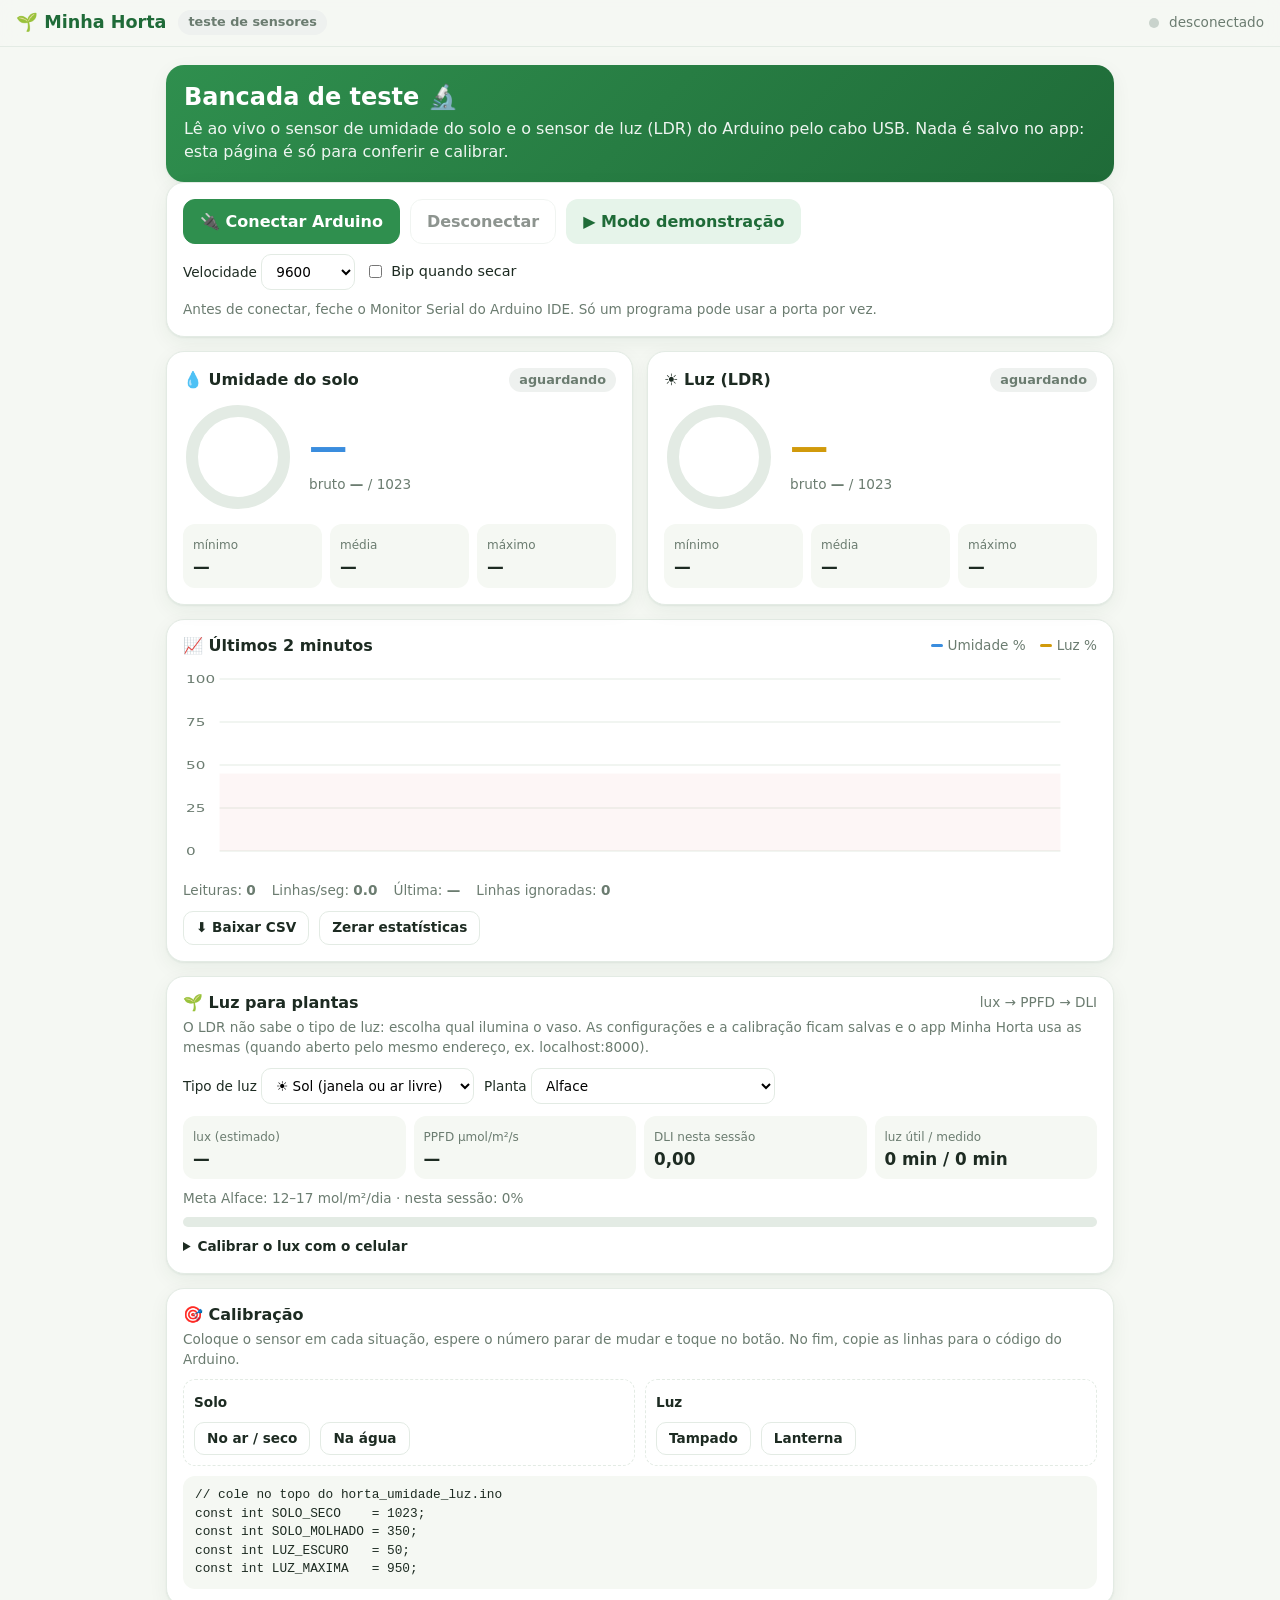
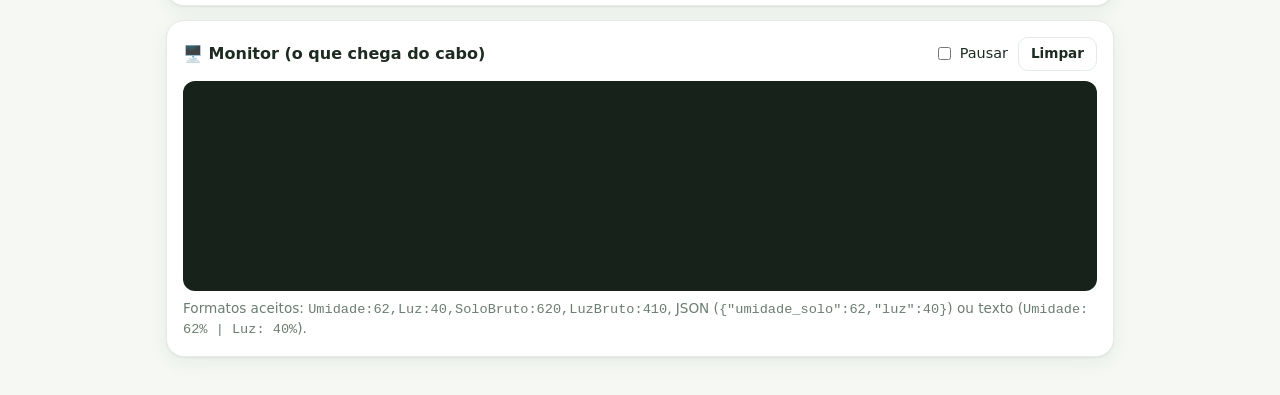
==== teste-sensores.html @ b50f906d "Add files via upload" ====
<!DOCTYPE html>
<html lang="pt-BR">
<head>
<meta charset="utf-8">
<meta name="viewport" content="width=device-width, initial-scale=1, viewport-fit=cover">
<title>Teste de sensores · Minha Horta</title>
<style>
/* Mesmos tokens do app Minha Horta (styles.css) */
:root {
  --primary: #2f8f4e; --primary-strong: #1f6b38; --primary-soft: #e6f4ea;
  --accent: #f2b53a; --sun: #d19a0b; --sun-soft: #fdf3dc;
  --danger: #d9534f; --danger-soft: #fbe7e6; --info: #3a8dde; --info-soft: #e5f0fb;
  --bg: #f5f8f3; --card: #fff; --text: #1d2b22; --muted: #6b7c70; --line: #e3ebe4;
  --radius: 18px;
  --font: "Inter", "SF Pro Text", system-ui, -apple-system, "Segoe UI", Roboto, sans-serif;
  --mono: ui-monospace, "SF Mono", Menlo, monospace;
  --shadow: 0 1px 2px rgba(20,60,30,.06), 0 6px 20px rgba(20,60,30,.06);
}
* { box-sizing: border-box; }
body { margin: 0; font-family: var(--font); background: var(--bg); color: var(--text); line-height: 1.45; -webkit-font-smoothing: antialiased; }
h1, h2, h3 { margin: 0; line-height: 1.2; }
h1 { font-size: 1.5rem; } h3 { font-size: 1rem; }
.muted { color: var(--muted); } .small { font-size: .85rem; }
.row { display: flex; gap: 10px; align-items: center; } .wrap { flex-wrap: wrap; } .between { justify-content: space-between; }
.topbar { position: sticky; top: 0; z-index: 5; display: flex; align-items: center; justify-content: space-between; padding: 10px 16px; background: color-mix(in srgb, var(--bg) 88%, transparent); backdrop-filter: blur(10px); -webkit-backdrop-filter: blur(10px); border-bottom: 1px solid var(--line); }
.brand { display: flex; align-items: center; gap: 8px; font-weight: 700; color: var(--primary-strong); font-size: 1.1rem; }
main { max-width: 980px; margin: 0 auto; padding: 18px 16px 40px; }
.grid { display: grid; gap: 14px; grid-template-columns: repeat(auto-fit, minmax(280px, 1fr)); }
.card { background: var(--card); border: 1px solid var(--line); border-radius: var(--radius); box-shadow: var(--shadow); padding: 16px; }
.card + .card, .grid + .card, .card + .grid { margin-top: 14px; }
.grid > .card { margin-top: 0; }
.chip { display: inline-flex; align-items: center; gap: 4px; padding: 3px 10px; border-radius: 999px; font-size: .8rem; font-weight: 600; background: var(--primary-soft); color: var(--primary-strong); white-space: nowrap; }
.chip.warn { background: var(--sun-soft); color: #8a6100; } .chip.bad { background: var(--danger-soft); color: #a3302c; }
.chip.blue { background: var(--info-soft); color: #22609e; } .chip.gray { background: #eef1ef; color: var(--muted); }
.btn { border: 1px solid var(--line); background: var(--card); border-radius: 12px; padding: 10px 16px; font: inherit; font-weight: 600; cursor: pointer; color: var(--text); }
.btn:hover { border-color: var(--primary); }
.btn.primary { background: var(--primary); border-color: var(--primary); color: #fff; }
.btn.primary:hover { background: var(--primary-strong); }
.btn.soft { background: var(--primary-soft); border-color: transparent; color: var(--primary-strong); }
.btn.sm { padding: 6px 12px; font-size: .85rem; border-radius: 10px; }
.btn:disabled { opacity: .5; cursor: not-allowed; }
select, input[type=number] { font: inherit; padding: 8px 10px; border: 1px solid var(--line); border-radius: 10px; background: #fff; }
label.tog { display: inline-flex; gap: 6px; align-items: center; font-size: .9rem; cursor: pointer; }
.hero { background: linear-gradient(135deg, var(--primary), var(--primary-strong)); color: #fff; border-radius: var(--radius); padding: 18px; box-shadow: var(--shadow); }
.hero p { margin: 6px 0 0; opacity: .92; }
.dot { width: 10px; height: 10px; border-radius: 50%; background: #c9d3cc; display: inline-block; }
.dot.on { background: #7be29a; box-shadow: 0 0 0 4px rgba(123,226,154,.25); animation: pulse 1.6s infinite; }
@keyframes pulse { 50% { box-shadow: 0 0 0 7px rgba(123,226,154,.08); } }
.gauge { display: flex; gap: 16px; align-items: center; }
.gauge svg { flex: none; }
.big { font-size: 2.4rem; font-weight: 700; letter-spacing: -.02em; }
.kv { display: grid; grid-template-columns: repeat(3, 1fr); gap: 8px; margin-top: 12px; }
.kv div { background: var(--bg); border-radius: 12px; padding: 8px 10px; }
.kv b { display: block; font-size: 1.05rem; }
.kv span { font-size: .75rem; color: var(--muted); }
.bar { height: 10px; border-radius: 99px; background: var(--line); overflow: hidden; margin-top: 8px; }
.bar i { display: block; height: 100%; width: 0; border-radius: 99px; transition: width .4s; }
#grafico { width: 100%; height: 220px; display: block; }
.legend { display: flex; gap: 14px; font-size: .85rem; color: var(--muted); }
.legend i { display: inline-block; width: 12px; height: 3px; border-radius: 2px; vertical-align: middle; margin-right: 5px; }
.log { font-family: var(--mono); font-size: .8rem; background: #17221b; color: #b9f5c8; border-radius: 12px; padding: 10px 12px; height: 210px; overflow: auto; white-space: pre-wrap; margin-top: 10px; }
.log .err { color: #ffb4ae; } .log .info { color: #9cc7ff; }
.calib { display: grid; grid-template-columns: 1fr 1fr; gap: 10px; margin-top: 10px; }
.calib .box { border: 1px dashed var(--line); border-radius: 12px; padding: 10px; }
pre.code { font-family: var(--mono); font-size: .8rem; background: var(--bg); border-radius: 12px; padding: 10px 12px; overflow: auto; margin: 10px 0 0; }
.aviso { background: var(--sun-soft); color: #6d4c00; border-radius: 12px; padding: 10px 12px; font-size: .9rem; margin-top: 10px; }
.toast { position: fixed; left: 50%; bottom: 22px; transform: translateX(-50%) translateY(20px); background: #1d2b22; color: #fff; padding: 10px 16px; border-radius: 12px; opacity: 0; transition: .25s; pointer-events: none; z-index: 10; }
.toast.show { opacity: 1; transform: translateX(-50%); }
</style>
</head>
<body>
<header class="topbar">
  <div class="brand">🌱 Minha Horta <span class="chip gray" style="margin-left:4px">teste de sensores</span></div>
  <div class="row small"><span id="dot" class="dot"></span><span id="status" class="muted">desconectado</span></div>
</header>

<main>
  <section class="hero">
    <h1>Bancada de teste 🔬</h1>
    <p>Lê ao vivo o sensor de umidade do solo e o sensor de luz (LDR) do Arduino pelo cabo USB. Nada é salvo no app: esta página é só para conferir e calibrar.</p>
  </section>

  <section class="card">
    <div class="row wrap between">
      <div class="row wrap">
        <button class="btn primary" id="btnConectar">🔌 Conectar Arduino</button>
        <button class="btn" id="btnDesconectar" disabled>Desconectar</button>
        <button class="btn soft" id="btnDemo">▶ Modo demonstração</button>
      </div>
      <div class="row wrap small">
        <label>Velocidade <select id="baud"><option>9600</option><option>57600</option><option>115200</option></select></label>
        <label class="tog"><input type="checkbox" id="bip"> Bip quando secar</label>
      </div>
    </div>
    <div id="semSerial" class="aviso" hidden>⚠ Este navegador não lê o cabo USB. Abra esta página no <b>Chrome</b>, <b>Edge</b> ou <b>Opera</b>. O Modo demonstração funciona em qualquer navegador.</div>
    <p class="small muted" style="margin:10px 0 0">Antes de conectar, feche o Monitor Serial do Arduino IDE. Só um programa pode usar a porta por vez.</p>
  </section>

  <div class="grid">
    <section class="card">
      <div class="row between"><h3>💧 Umidade do solo</h3><span id="umChip" class="chip gray">aguardando</span></div>
      <div class="gauge" style="margin-top:10px">
        <svg width="110" height="110" viewBox="0 0 110 110"><circle cx="55" cy="55" r="46" fill="none" stroke="var(--line)" stroke-width="12"/><circle id="umArc" cx="55" cy="55" r="46" fill="none" stroke="var(--info)" stroke-width="12" stroke-linecap="round" stroke-dasharray="289" stroke-dashoffset="289" transform="rotate(-90 55 55)" style="transition:stroke-dashoffset .5s,stroke .3s"/></svg>
        <div><div class="big" id="umVal" style="color:var(--info)">—</div><div class="small muted">bruto <b id="umBruto">—</b> / 1023</div></div>
      </div>
      <div class="kv"><div><span>mínimo</span><b id="umMin">—</b></div><div><span>média</span><b id="umMed">—</b></div><div><span>máximo</span><b id="umMax">—</b></div></div>
    </section>

    <section class="card">
      <div class="row between"><h3>☀️ Luz (LDR)</h3><span id="luzChip" class="chip gray">aguardando</span></div>
      <div class="gauge" style="margin-top:10px">
        <svg width="110" height="110" viewBox="0 0 110 110"><circle cx="55" cy="55" r="46" fill="none" stroke="var(--line)" stroke-width="12"/><circle id="luzArc" cx="55" cy="55" r="46" fill="none" stroke="var(--sun)" stroke-width="12" stroke-linecap="round" stroke-dasharray="289" stroke-dashoffset="289" transform="rotate(-90 55 55)" style="transition:stroke-dashoffset .5s"/></svg>
        <div><div class="big" id="luzVal" style="color:var(--sun)">—</div><div class="small muted">bruto <b id="luzBruto">—</b> / 1023</div></div>
      </div>
      <div class="kv"><div><span>mínimo</span><b id="luzMin">—</b></div><div><span>média</span><b id="luzMed">—</b></div><div><span>máximo</span><b id="luzMax">—</b></div></div>
    </section>
  </div>

  <section class="card">
    <div class="row wrap between">
      <h3>📈 Últimos 2 minutos</h3>
      <div class="legend"><span><i style="background:var(--info)"></i>Umidade %</span><span><i style="background:var(--sun)"></i>Luz %</span></div>
    </div>
    <svg id="grafico" viewBox="0 0 600 220" preserveAspectRatio="none"></svg>
    <div class="row wrap small muted" style="margin-top:6px;gap:16px">
      <span>Leituras: <b id="nLeit">0</b></span><span>Linhas/seg: <b id="taxa">0</b></span><span>Última: <b id="ultima">—</b></span><span>Linhas ignoradas: <b id="nErro">0</b></span>
    </div>
    <div class="row wrap" style="margin-top:10px">
      <button class="btn sm" id="btnCsv">⬇ Baixar CSV</button>
      <button class="btn sm" id="btnZerar">Zerar estatísticas</button>
    </div>
  </section>

  <section class="card">
    <div class="row wrap between"><h3>🌱 Luz para plantas</h3><span class="small muted">lux → PPFD → DLI</span></div>
    <p class="small muted" style="margin:6px 0 0">O LDR não sabe o tipo de luz: escolha qual ilumina o vaso. As configurações e a calibração ficam salvas e o app Minha Horta usa as mesmas (quando aberto pelo mesmo endereço, ex. localhost:8000).</p>
    <div class="row wrap" style="margin-top:10px">
      <label class="small">Tipo de luz <select id="luzTipo"></select></label>
      <label class="small">Planta <select id="luzPlanta"></select></label>
    </div>
    <div class="kv" style="grid-template-columns:repeat(4,1fr)">
      <div><span>lux (estimado)</span><b id="vLux">—</b></div>
      <div><span>PPFD µmol/m²/s</span><b id="vPpfd">—</b></div>
      <div><span>DLI nesta sessão</span><b id="vDli">—</b></div>
      <div><span>luz útil / medido</span><b id="vHoras">—</b></div>
    </div>
    <div class="small muted" style="margin-top:10px" id="dliTxt">Meta da planta: —</div>
    <div class="bar"><i id="dliBar" style="background:var(--sun)"></i></div>
    <p class="small muted" style="margin:8px 0 0" id="dliProj"></p>
    <details style="margin-top:10px"><summary class="small"><b>Calibrar o lux com o celular</b></summary>
      <p class="small muted">Abra um app de luxímetro no celular, coloque-o colado no LDR (luz estável, nem escuro total nem lanterna) e digite o valor.</p>
      <div class="row wrap"><input type="number" id="luxRef" placeholder="lux do celular" style="width:160px"><button class="btn sm soft" id="btnLuxCal">Calibrar</button><button class="btn sm" id="btnLuxReset">Voltar ao padrão</button><button class="btn sm" id="btnDliZerar">Zerar DLI da sessão</button></div>
      <p class="small muted" style="margin:8px 0 0" id="luxFormula"></p>
    </details>
  </section>

  <section class="card">
    <h3>🎯 Calibração</h3>
    <p class="small muted" style="margin:6px 0 0">Coloque o sensor em cada situação, espere o número parar de mudar e toque no botão. No fim, copie as linhas para o código do Arduino.</p>
    <div class="calib">
      <div class="box"><b class="small">Solo</b>
        <div class="row wrap" style="margin-top:8px"><button class="btn sm" data-cal="SOLO_SECO">No ar / seco</button><button class="btn sm" data-cal="SOLO_MOLHADO">Na água</button></div>
      </div>
      <div class="box"><b class="small">Luz</b>
        <div class="row wrap" style="margin-top:8px"><button class="btn sm" data-cal="LUZ_ESCURO">Tampado</button><button class="btn sm" data-cal="LUZ_MAXIMA">Lanterna</button></div>
      </div>
    </div>
    <pre class="code" id="calCodigo"></pre>
  </section>

  <section class="card">
    <div class="row wrap between">
      <h3>🖥️ Monitor (o que chega do cabo)</h3>
      <div class="row"><label class="tog small"><input type="checkbox" id="pausar"> Pausar</label><button class="btn sm" id="btnLimpar">Limpar</button></div>
    </div>
    <div class="log" id="log"></div>
    <p class="small muted" style="margin:8px 0 0">Formatos aceitos: <code>Umidade:62,Luz:40,SoloBruto:620,LuzBruto:410</code>, JSON (<code>{"umidade_solo":62,"luz":40}</code>) ou texto (<code>Umidade: 62% | Luz: 40%</code>).</p>
  </section>
</main>
<div class="toast" id="toast"></div>

<script>
'use strict';
const $ = (id) => document.getElementById(id);
const LIMITE_SECO = 30, LIMITE_ATENCAO = 45;
const JANELA_MS = 120e3;

let porta = null, leitor = null, pipe = null, demoTimer = null;
let pontos = [];           // {t, um, luz}
let todas = [];            // para CSV
let stats, nErro = 0, linhasSeg = [], estadoAnterior = '';
const cal = JSON.parse(localStorage.getItem('teste-cal') || '{"SOLO_SECO":1023,"SOLO_MOLHADO":350,"LUZ_ESCURO":50,"LUZ_MAXIMA":950}');
let ultimoBruto = { solo: null, luz: null };

function zerarStats() { stats = { um: { min: Infinity, max: -Infinity, soma: 0, n: 0 }, luz: { min: Infinity, max: -Infinity, soma: 0, n: 0 } }; }
zerarStats();

/* ---------- leitura de uma linha ---------- */
const norm = (s) => String(s).normalize('NFD').replace(/[̀-ͯ]/g, '').toLowerCase().replace(/[^a-z0-9]/g, '');
function lerLinha(linha) {
  const ch = {};
  if (linha.startsWith('{')) {
    try { for (const [k, v] of Object.entries(JSON.parse(linha))) ch[norm(k)] = v; } catch { return null; }
  } else {
    const re = /([A-Za-zÀ-ÿ_]+)\s*[:=]\s*(-?\d+(?:[.,]\d+)?)/g; let m;
    while ((m = re.exec(linha))) ch[norm(m[1])] = Number(m[2].replace(',', '.'));
  }
  const n = (...ks) => { for (const k of ks) if (ch[k] != null && !isNaN(Number(ch[k]))) return Number(ch[k]); return null; };
  const r = {
    um: n('umidadesolo', 'umidade', 'solo', 'soil'), luz: n('luz', 'light', 'lux', 'ldr', 'luminosidade'),
    soloBruto: n('solobruto', 'bruto'), luzBruto: n('luzbruto', 'ldrbruto')
  };
  return (r.um == null && r.luz == null) ? null : r;
}

/* ---------- luz para plantas (mesma lógica do app) ---------- */
const TIPOS_LUZ = { sol: ['☀️ Sol (janela ou ar livre)', 0.0185], led: ['💡 LED branco comum', 0.015], ledfull: ['🌈 LED de cultivo branco', 0.017], cultivo: ['🟣 LED de cultivo roxo', 0.04], fluor: ['🔆 Fluorescente branca', 0.0135], sodio: ['🟠 Vapor de sódio', 0.0122] };
const DLI_ALVO = { 'Alface': [12, 17], 'Rúcula': [12, 17], 'Coentro / cebolinha / salsinha': [10, 16], 'Manjericão': [12, 18], 'Couve': [12, 17], 'Microverdes': [6, 12], 'Morango': [15, 20], 'Tomate / pimenta / pepino': [20, 30], 'Mudas de maracujá': [15, 25] };
const LUZ_PADRAO = { tipo: 'sol', r10: 15000, gama: 0.7, rFixo: 10000 };
const LUX_UTIL = 1000;
function lerCfgApp() { try { return JSON.parse(localStorage.getItem('horta-config') || '{}'); } catch { return {}; } }
let luzCfg = { ...LUZ_PADRAO, ...(lerCfgApp().luz || {}) };
function salvarLuzCfg() { const c = lerCfgApp(); c.luz = luzCfg; localStorage.setItem('horta-config', JSON.stringify(c)); }
let sessao = { mol: 0, segLuz: 0, segMed: 0, ts: 0 }, ultimoLux = null;
const fmtH = (seg) => { const m = Math.round(seg / 60); return m < 60 ? m + ' min' : Math.floor(m / 60) + 'h' + String(m % 60).padStart(2, '0'); };
function luxDoBruto(b) {
  if (b == null) return null; if (b <= 0) return 0;
  const R = luzCfg.rFixo * (1023 / Math.min(b, 1022) - 1);
  return Math.round(Math.min(150000, 10 * Math.pow(luzCfg.r10 / R, 1 / luzCfg.gama)));
}
function atualizarLuzPlanta(bruto) {
  const lux = luxDoBruto(bruto); if (lux == null) return;
  ultimoLux = lux;
  const ppfd = lux * TIPOS_LUZ[luzCfg.tipo][1], agora = Date.now(), dt = (agora - sessao.ts) / 1000;
  if (sessao.ts && dt > 0 && dt <= 120) { sessao.mol += ppfd * dt / 1e6; sessao.segMed += dt; if (lux >= LUX_UTIL) sessao.segLuz += dt; }
  sessao.ts = agora;
  $('vLux').textContent = lux.toLocaleString('pt-BR'); $('vPpfd').textContent = Math.round(ppfd);
  pintarDli(ppfd);
}
function pintarDli(ppfd) {
  $('vDli').textContent = sessao.mol.toFixed(2).replace('.', ',');
  $('vHoras').textContent = fmtH(sessao.segLuz) + ' / ' + fmtH(sessao.segMed);
  const alvo = DLI_ALVO[$('luzPlanta').value];
  $('dliTxt').textContent = `Meta ${$('luzPlanta').value}: ${alvo[0]}–${alvo[1]} mol/m²/dia · nesta sessão: ${Math.round(sessao.mol / alvo[0] * 100)}%`;
  $('dliBar').style.width = Math.min(100, sessao.mol / alvo[0] * 100) + '%';
  if (ppfd != null) {
    const dliDia = ppfd * 0.0036 * 12;   // se essa luz durasse 12 h
    $('dliProj').textContent = `Se a luz de agora (${Math.round(ppfd)} µmol/m²/s) durasse 12 h, a planta receberia ${dliDia.toFixed(1).replace('.', ',')} mol/m² no dia: ${dliDia < alvo[0] ? '⚠ abaixo da meta' : dliDia > alvo[1] * 1.5 ? 'bem acima da meta (cuidado com calor)' : '✅ dentro da meta'}.`;
  }
  $('luxFormula').textContent = `Fórmula: R10 = ${Math.round(luzCfg.r10)} Ω · gama = ${luzCfg.gama} · resistor fixo = ${luzCfg.rFixo} Ω`;
}
$('luzTipo').innerHTML = Object.entries(TIPOS_LUZ).map(([k, [n]]) => `<option value="${k}" ${k === luzCfg.tipo ? 'selected' : ''}>${n}</option>`).join('');
$('luzPlanta').innerHTML = Object.keys(DLI_ALVO).map((k) => `<option>${k}</option>`).join('');
$('luzPlanta').value = localStorage.getItem('teste-planta') || 'Alface';
$('luzTipo').onchange = () => { luzCfg.tipo = $('luzTipo').value; salvarLuzCfg(); toast('Tipo de luz salvo ✓'); };
$('luzPlanta').onchange = () => { localStorage.setItem('teste-planta', $('luzPlanta').value); pintarDli(null); };
$('btnLuxCal').onclick = () => {
  const ref = Number($('luxRef').value), b = ultimoBruto.luz;
  if (!(ref > 0)) return toast('Digite o valor de lux do celular');
  if (b == null || b <= 0 || b >= 1023) return toast('⚠ Precisa de leitura de luz (nem escuro total nem saturada)');
  const R = luzCfg.rFixo * (1023 / b - 1);
  luzCfg.r10 = Math.round(R * Math.pow(ref / 10, luzCfg.gama)); salvarLuzCfg();
  atualizarLuzPlanta(b); toast('✅ Calibrado: ' + luxDoBruto(b).toLocaleString('pt-BR') + ' lux');
};
$('btnLuxReset').onclick = () => { luzCfg = { ...LUZ_PADRAO, tipo: luzCfg.tipo }; salvarLuzCfg(); if (ultimoBruto.luz != null) atualizarLuzPlanta(ultimoBruto.luz); else pintarDli(null); toast('Fórmula padrão ✓'); };
$('btnDliZerar').onclick = () => { sessao = { mol: 0, segLuz: 0, segMed: 0, ts: 0 }; pintarDli(null); };
pintarDli(null);

/* ---------- interface ---------- */
const estadoSolo = (p) => p <= LIMITE_SECO ? ['seco', 'bad', '🔴 Seco', 'var(--danger)'] : p <= LIMITE_ATENCAO ? ['atencao', 'warn', '⚠ Quase seco', 'var(--accent)'] : ['ok', 'blue', '🌿 Úmido', 'var(--info)'];
const nivelLuz = (p) => p < 10 ? ['gray', '🌑 Escuro'] : p < 35 ? ['warn', '🌥 Pouca luz'] : p < 70 ? ['warn', '⛅ Luz média'] : ['', '☀️ Luz forte'];
const arco = (el, p) => { el.style.strokeDashoffset = 289 * (1 - Math.max(0, Math.min(100, p)) / 100); };
const fmt = (v) => isFinite(v) ? Math.round(v) + '%' : '—';

function aplicar(r, bruta) {
  const t = Date.now();
  linhasSeg.push(t);
  if (r.um != null) {
    const [est, cls, txt, cor] = estadoSolo(r.um);
    $('umVal').textContent = r.um + '%'; $('umVal').style.color = cor;
    $('umArc').style.stroke = cor; arco($('umArc'), r.um);
    $('umChip').className = 'chip ' + cls; $('umChip').textContent = txt;
    const s = stats.um; s.min = Math.min(s.min, r.um); s.max = Math.max(s.max, r.um); s.soma += r.um; s.n++;
    $('umMin').textContent = fmt(s.min); $('umMax').textContent = fmt(s.max); $('umMed').textContent = fmt(s.soma / s.n);
    if (est === 'seco' && estadoAnterior && estadoAnterior !== 'seco') { toast('🔴 Solo secou — hora de regar!'); if ($('bip').checked) bip(); }
    estadoAnterior = est;
  }
  if (r.luz != null) {
    const [cls, txt] = nivelLuz(r.luz);
    $('luzVal').textContent = r.luz + '%'; arco($('luzArc'), r.luz);
    $('luzChip').className = 'chip ' + cls; $('luzChip').textContent = txt;
    const s = stats.luz; s.min = Math.min(s.min, r.luz); s.max = Math.max(s.max, r.luz); s.soma += r.luz; s.n++;
    $('luzMin').textContent = fmt(s.min); $('luzMax').textContent = fmt(s.max); $('luzMed').textContent = fmt(s.soma / s.n);
  }
  if (r.soloBruto != null) { $('umBruto').textContent = r.soloBruto; ultimoBruto.solo = r.soloBruto; }
  if (r.luzBruto != null) { $('luzBruto').textContent = r.luzBruto; ultimoBruto.luz = r.luzBruto; atualizarLuzPlanta(r.luzBruto); }
  pontos.push({ t, um: r.um, luz: r.luz });
  pontos = pontos.filter((p) => t - p.t <= JANELA_MS);
  todas.push({ data: new Date(t).toISOString(), ...r, linha: bruta });
  if (todas.length > 20000) todas.shift();
  $('nLeit').textContent = todas.length;
  $('ultima').textContent = new Date(t).toLocaleTimeString('pt-BR');
  desenhar();
}

function desenhar() {
  const W = 600, H = 220, P = 24, svg = $('grafico'), agora = Date.now();
  const x = (t) => P + (W - 2 * P) * (1 - (agora - t) / JANELA_MS);
  const y = (v) => H - P - (H - 2 * P) * v / 100;
  let g = '';
  for (const v of [0, 25, 50, 75, 100]) g += `<line x1="${P}" x2="${W - P}" y1="${y(v)}" y2="${y(v)}" stroke="#e3ebe4" stroke-width="1"/><text x="2" y="${y(v) + 4}" font-size="10" fill="#6b7c70">${v}</text>`;
  g += `<rect x="${P}" y="${y(LIMITE_ATENCAO)}" width="${W - 2 * P}" height="${y(0) - y(LIMITE_ATENCAO)}" fill="rgba(217,83,79,.05)"/>`;
  for (const [k, cor] of [['um', '#3a8dde'], ['luz', '#d19a0b']]) {
    const ps = pontos.filter((p) => p[k] != null);
    if (ps.length < 2) continue;
    g += `<polyline fill="none" stroke="${cor}" stroke-width="2.5" stroke-linejoin="round" vector-effect="non-scaling-stroke" points="${ps.map((p) => x(p.t).toFixed(1) + ',' + y(p[k]).toFixed(1)).join(' ')}"/>`;
  }
  svg.innerHTML = g;
}

function logar(txt, cls) {
  if ($('pausar').checked) return;
  const el = $('log'), d = document.createElement('div');
  if (cls) d.className = cls;
  d.textContent = new Date().toLocaleTimeString('pt-BR') + '  ' + txt;
  el.appendChild(d);
  while (el.childNodes.length > 300) el.removeChild(el.firstChild);
  el.scrollTop = el.scrollHeight;
}
function processar(linha) {
  linha = linha.trim(); if (!linha) return;
  const r = lerLinha(linha);
  if (r) { logar(linha); aplicar(r, linha); }
  else { nErro++; $('nErro').textContent = nErro; logar(linha + '   ← ignorada', 'err'); }
}
function setStatus(txt, on) { $('status').textContent = txt; $('dot').className = 'dot' + (on ? ' on' : ''); }
function toast(t) { const el = $('toast'); el.textContent = t; el.classList.add('show'); clearTimeout(toast.h); toast.h = setTimeout(() => el.classList.remove('show'), 3500); }
function bip() { try { const a = new (window.AudioContext || window.webkitAudioContext)(), o = a.createOscillator(); o.frequency.value = 880; o.connect(a.destination); o.start(); setTimeout(() => { o.stop(); a.close(); }, 250); } catch {} }

setInterval(() => { const t = Date.now(); linhasSeg = linhasSeg.filter((x) => t - x < 5000); $('taxa').textContent = (linhasSeg.length / 5).toFixed(1); if (pontos.length) desenhar(); }, 1000);

/* ---------- cabo USB (Web Serial) ---------- */
if (!('serial' in navigator)) { $('semSerial').hidden = false; $('btnConectar').disabled = true; }

async function conectar() {
  pararDemo();
  try {
    porta = await navigator.serial.requestPort();
    await porta.open({ baudRate: Number($('baud').value) });
  } catch (e) {
    porta = null;
    if (e.name !== 'NotFoundError') { logar('Erro ao abrir a porta: ' + e.message, 'err'); toast('⚠ Porta ocupada? Feche o Monitor Serial do Arduino IDE.'); }
    return;
  }
  const info = porta.getInfo?.() || {};
  setStatus('conectado · ' + $('baud').value + ' baud', true);
  logar(`Conectado (USB ${info.usbVendorId?.toString(16) || '?'}:${info.usbProductId?.toString(16) || '?'})`, 'info');
  $('btnConectar').disabled = true; $('btnDesconectar').disabled = false;
  const dec = new TextDecoderStream();
  pipe = porta.readable.pipeTo(dec.writable).catch(() => {});
  leitor = dec.readable.getReader();
  let buf = '';
  try {
    while (true) {
      const { value, done } = await leitor.read();
      if (done) break;
      buf += value; let i;
      while ((i = buf.indexOf('\n')) >= 0) { processar(buf.slice(0, i)); buf = buf.slice(i + 1); }
      if (buf.length > 4000) buf = '';
    }
  } catch (e) { logar('Leitura interrompida: ' + e.message, 'err'); }
  await desconectar(true);
}
async function desconectar(silencioso) {
  try { await leitor?.cancel(); } catch {}
  try { await pipe; } catch {}
  try { await porta?.close(); } catch {}
  if (porta && !silencioso) logar('Desconectado', 'info');
  porta = leitor = pipe = null;
  setStatus('desconectado', false);
  $('btnConectar').disabled = !('serial' in navigator); $('btnDesconectar').disabled = true;
}
if ('serial' in navigator) navigator.serial.addEventListener('disconnect', () => { if (porta) { toast('🔌 Cabo desconectado'); desconectar(); } });

/* ---------- modo demonstração ---------- */
function iniciarDemo() {
  if (porta) return;
  let um = 70, luz = 55, k = 0;
  setStatus('demonstração', true); $('btnDemo').textContent = '■ Parar demonstração';
  logar('Modo demonstração: dados simulados', 'info');
  demoTimer = setInterval(() => {
    k++; um = Math.max(5, um - Math.random() * 1.6); if (um < 22 && Math.random() < .08) um = 75;
    luz = Math.max(0, Math.min(100, 55 + 35 * Math.sin(k / 20) + (Math.random() - .5) * 6));
    const u = Math.round(um), l = Math.round(luz);
    processar(`Umidade:${u},Luz:${l},SoloBruto:${Math.round(1023 - u * 6.73)},LuzBruto:${Math.round(50 + l * 9)}`);
  }, 1000);
}
function pararDemo() { if (!demoTimer) return; clearInterval(demoTimer); demoTimer = null; $('btnDemo').textContent = '▶ Modo demonstração'; if (!porta) setStatus('desconectado', false); }

/* ---------- calibração ---------- */
function mostrarCal() {
  $('calCodigo').textContent =
`// cole no topo do horta_umidade_luz.ino
const int SOLO_SECO    = ${cal.SOLO_SECO};
const int SOLO_MOLHADO = ${cal.SOLO_MOLHADO};
const int LUZ_ESCURO   = ${cal.LUZ_ESCURO};
const int LUZ_MAXIMA   = ${cal.LUZ_MAXIMA};`;
}
document.querySelectorAll('[data-cal]').forEach((b) => b.addEventListener('click', () => {
  const k = b.dataset.cal, v = k.startsWith('SOLO') ? ultimoBruto.solo : ultimoBruto.luz;
  if (v == null) { toast('⚠ Ainda não chegou nenhum valor bruto desse sensor'); return; }
  cal[k] = v; localStorage.setItem('teste-cal', JSON.stringify(cal)); mostrarCal(); toast(`✅ ${k} = ${v}`);
}));
mostrarCal();

/* ---------- botões ---------- */
$('btnConectar').onclick = conectar;
$('btnDesconectar').onclick = () => desconectar();
$('btnDemo').onclick = () => demoTimer ? pararDemo() : iniciarDemo();
$('btnLimpar').onclick = () => { $('log').innerHTML = ''; };
$('btnZerar').onclick = () => { zerarStats(); pontos = []; nErro = 0; $('nErro').textContent = 0; ['umMin', 'umMed', 'umMax', 'luzMin', 'luzMed', 'luzMax'].forEach((i) => $(i).textContent = '—'); desenhar(); };
$('btnCsv').onclick = () => {
  if (!todas.length) { toast('Ainda não há leituras'); return; }
  const csv = 'data;umidade_solo;luz;solo_bruto;luz_bruto\n' + todas.map((r) => [r.data, r.um ?? '', r.luz ?? '', r.soloBruto ?? '', r.luzBruto ?? ''].join(';')).join('\n');
  const a = document.createElement('a'); a.href = URL.createObjectURL(new Blob([csv], { type: 'text/csv' }));
  a.download = 'teste-sensores-' + new Date().toISOString().slice(0, 16).replace(':', 'h') + '.csv'; a.click();
};
desenhar();
</script>
</body>
</html>
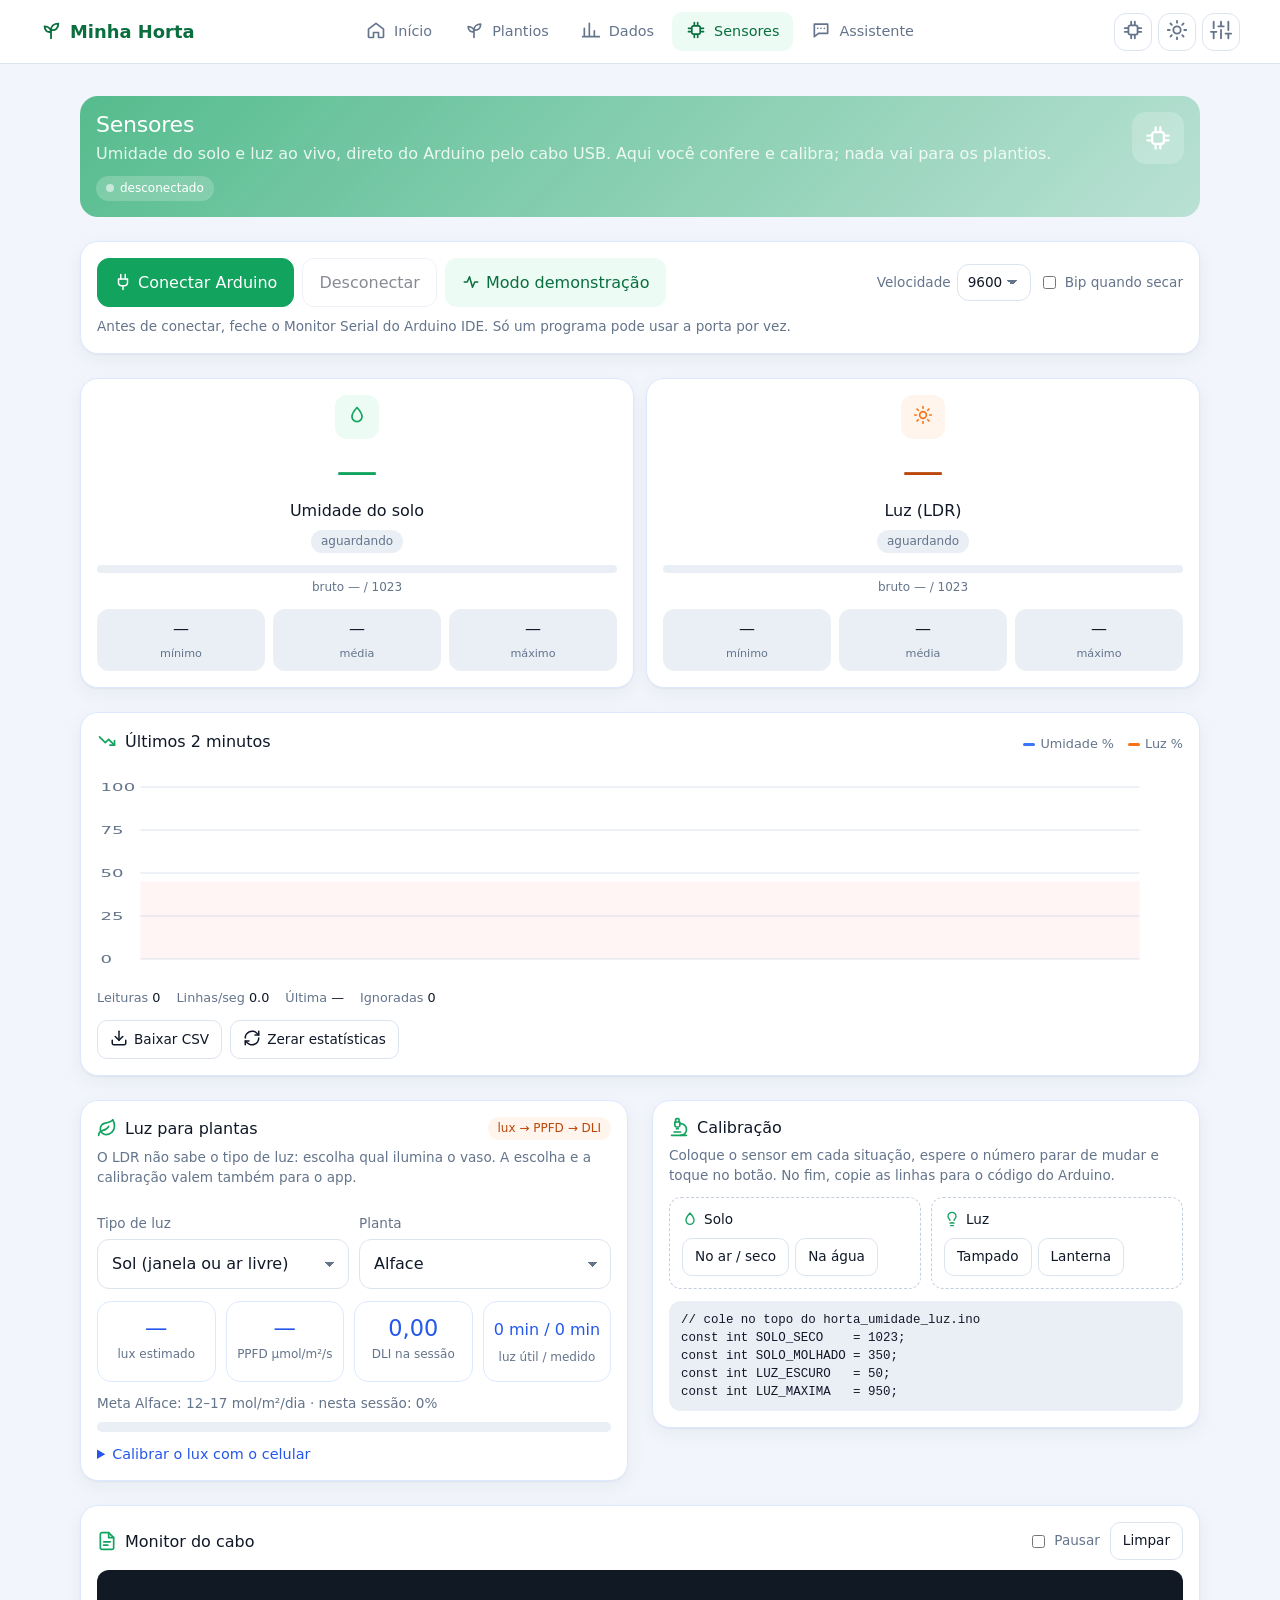
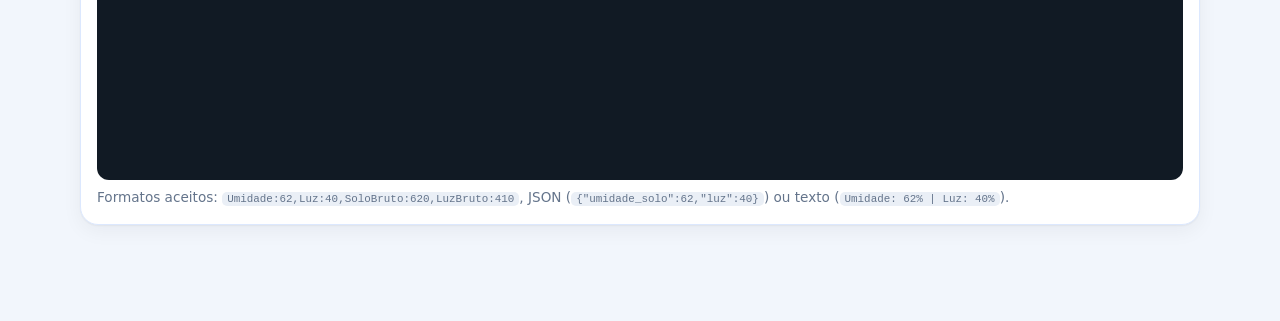
==== commit 36f6fb37: "Add files via upload" ====
--- a/teste-sensores.html
+++ b/teste-sensores.html
@@ -3,182 +3,213 @@
 <head>
 <meta charset="utf-8">
 <meta name="viewport" content="width=device-width, initial-scale=1, viewport-fit=cover">
-<title>Teste de sensores · Minha Horta</title>
+<title>Sensores · Minha Horta</title>
+<meta name="theme-color" content="#f2f6fc">
+<link rel="icon" href="icons/icon.svg" type="image/svg+xml">
+<link rel="stylesheet" href="styles.css?v=1.6.2">
+<script>try{document.documentElement.dataset.tema=(JSON.parse(localStorage.getItem('horta-config')||'{}').temaBase)||'clean'}catch(e){}</script>
 <style>
-/* Mesmos tokens do app Minha Horta (styles.css) */
-:root {
-  --primary: #2f8f4e; --primary-strong: #1f6b38; --primary-soft: #e6f4ea;
-  --accent: #f2b53a; --sun: #d19a0b; --sun-soft: #fdf3dc;
-  --danger: #d9534f; --danger-soft: #fbe7e6; --info: #3a8dde; --info-soft: #e5f0fb;
-  --bg: #f5f8f3; --card: #fff; --text: #1d2b22; --muted: #6b7c70; --line: #e3ebe4;
-  --radius: 18px;
-  --font: "Inter", "SF Pro Text", system-ui, -apple-system, "Segoe UI", Roboto, sans-serif;
-  --mono: ui-monospace, "SF Mono", Menlo, monospace;
-  --shadow: 0 1px 2px rgba(20,60,30,.06), 0 6px 20px rgba(20,60,30,.06);
-}
-* { box-sizing: border-box; }
-body { margin: 0; font-family: var(--font); background: var(--bg); color: var(--text); line-height: 1.45; -webkit-font-smoothing: antialiased; }
-h1, h2, h3 { margin: 0; line-height: 1.2; }
-h1 { font-size: 1.5rem; } h3 { font-size: 1rem; }
-.muted { color: var(--muted); } .small { font-size: .85rem; }
-.row { display: flex; gap: 10px; align-items: center; } .wrap { flex-wrap: wrap; } .between { justify-content: space-between; }
-.topbar { position: sticky; top: 0; z-index: 5; display: flex; align-items: center; justify-content: space-between; padding: 10px 16px; background: color-mix(in srgb, var(--bg) 88%, transparent); backdrop-filter: blur(10px); -webkit-backdrop-filter: blur(10px); border-bottom: 1px solid var(--line); }
-.brand { display: flex; align-items: center; gap: 8px; font-weight: 700; color: var(--primary-strong); font-size: 1.1rem; }
-main { max-width: 980px; margin: 0 auto; padding: 18px 16px 40px; }
-.grid { display: grid; gap: 14px; grid-template-columns: repeat(auto-fit, minmax(280px, 1fr)); }
-.card { background: var(--card); border: 1px solid var(--line); border-radius: var(--radius); box-shadow: var(--shadow); padding: 16px; }
-.card + .card, .grid + .card, .card + .grid { margin-top: 14px; }
-.grid > .card { margin-top: 0; }
-.chip { display: inline-flex; align-items: center; gap: 4px; padding: 3px 10px; border-radius: 999px; font-size: .8rem; font-weight: 600; background: var(--primary-soft); color: var(--primary-strong); white-space: nowrap; }
-.chip.warn { background: var(--sun-soft); color: #8a6100; } .chip.bad { background: var(--danger-soft); color: #a3302c; }
-.chip.blue { background: var(--info-soft); color: #22609e; } .chip.gray { background: #eef1ef; color: var(--muted); }
-.btn { border: 1px solid var(--line); background: var(--card); border-radius: 12px; padding: 10px 16px; font: inherit; font-weight: 600; cursor: pointer; color: var(--text); }
-.btn:hover { border-color: var(--primary); }
-.btn.primary { background: var(--primary); border-color: var(--primary); color: #fff; }
-.btn.primary:hover { background: var(--primary-strong); }
-.btn.soft { background: var(--primary-soft); border-color: transparent; color: var(--primary-strong); }
-.btn.sm { padding: 6px 12px; font-size: .85rem; border-radius: 10px; }
-.btn:disabled { opacity: .5; cursor: not-allowed; }
-select, input[type=number] { font: inherit; padding: 8px 10px; border: 1px solid var(--line); border-radius: 10px; background: #fff; }
-label.tog { display: inline-flex; gap: 6px; align-items: center; font-size: .9rem; cursor: pointer; }
-.hero { background: linear-gradient(135deg, var(--primary), var(--primary-strong)); color: #fff; border-radius: var(--radius); padding: 18px; box-shadow: var(--shadow); }
-.hero p { margin: 6px 0 0; opacity: .92; }
-.dot { width: 10px; height: 10px; border-radius: 50%; background: #c9d3cc; display: inline-block; }
-.dot.on { background: #7be29a; box-shadow: 0 0 0 4px rgba(123,226,154,.25); animation: pulse 1.6s infinite; }
-@keyframes pulse { 50% { box-shadow: 0 0 0 7px rgba(123,226,154,.08); } }
-.gauge { display: flex; gap: 16px; align-items: center; }
-.gauge svg { flex: none; }
-.big { font-size: 2.4rem; font-weight: 700; letter-spacing: -.02em; }
-.kv { display: grid; grid-template-columns: repeat(3, 1fr); gap: 8px; margin-top: 12px; }
-.kv div { background: var(--bg); border-radius: 12px; padding: 8px 10px; }
-.kv b { display: block; font-size: 1.05rem; }
-.kv span { font-size: .75rem; color: var(--muted); }
-.bar { height: 10px; border-radius: 99px; background: var(--line); overflow: hidden; margin-top: 8px; }
-.bar i { display: block; height: 100%; width: 0; border-radius: 99px; transition: width .4s; }
-#grafico { width: 100%; height: 220px; display: block; }
-.legend { display: flex; gap: 14px; font-size: .85rem; color: var(--muted); }
+/* Bancada de sensores: usa os tokens e componentes do app (styles.css) */
+.sens-hero { display: flex; justify-content: space-between; align-items: flex-start; gap: 12px; }
+.sens-hero .hero-ico { flex: none; width: 52px; height: 52px; border-radius: 14px; display: grid; place-items: center; background: rgba(255,255,255,.2); }
+.sens-hero .hero-ico .i { width: 28px; height: 28px; }
+.st-chip .dot { width: 8px; height: 8px; border-radius: 50%; background: rgba(255,255,255,.55); display: inline-block; }
+.st-chip .dot.on { background: #8ff0ae; box-shadow: 0 0 0 0 rgba(143,240,174,.6); animation: pulsa 1.6s infinite; }
+@keyframes pulsa { 70% { box-shadow: 0 0 0 7px rgba(143,240,174,0); } 100% { box-shadow: 0 0 0 0 rgba(143,240,174,0); } }
+.ctl { display: flex; flex-wrap: wrap; gap: 10px; align-items: center; justify-content: space-between; }
+.ctl .row { gap: 8px; }
+.ctl label { display: inline-flex; gap: 6px; align-items: center; font-size: .85rem; color: var(--muted); }
+.ctl select { width: auto; padding: 8px 10px; }
+.sens-grid { display: grid; gap: 14px; margin-top: 14px; }
+.sens-grid > * { margin: 0 !important; min-width: 0; }
+.niveis.dois { grid-template-columns: 1fr 1fr; }
+.nivel .n-val { transition: color .3s; }
+.nivel .n-bar i { transition: width .5s cubic-bezier(.2,.8,.2,1), background .3s; }
+.nivel .chip { margin-top: 8px; }
+.nivel .n-bruto { font-size: .75rem; color: var(--muted); margin-top: 6px; font-variant-numeric: tabular-nums; }
+.mini-tiles { display: grid; grid-template-columns: repeat(3, 1fr); gap: 8px; margin-top: 12px; }
+.mini-tiles div { background: var(--neutral); border-radius: 12px; padding: 8px 6px; text-align: center; }
+.mini-tiles b { display: block; font-weight: 500; font-variant-numeric: tabular-nums; }
+.mini-tiles span { font-size: .7rem; color: var(--muted); }
+.tiles.quatro { grid-template-columns: repeat(2, 1fr); margin-top: 12px; }
+.tiles.quatro .tile b { font-size: 1.4rem; }
+#vHoras { font-size: 1rem; line-height: 1.75; white-space: nowrap; }
+.sec-title { display: flex; align-items: center; gap: 8px; margin: 0; }
+.sec-title .i { width: 20px; height: 20px; color: var(--primary); }
+.head { display: flex; flex-wrap: wrap; gap: 8px; align-items: center; justify-content: space-between; }
+#grafico { width: 100%; height: 220px; display: block; margin-top: 10px; }
+.legend { display: flex; gap: 14px; font-size: .8rem; color: var(--muted); }
 .legend i { display: inline-block; width: 12px; height: 3px; border-radius: 2px; vertical-align: middle; margin-right: 5px; }
-.log { font-family: var(--mono); font-size: .8rem; background: #17221b; color: #b9f5c8; border-radius: 12px; padding: 10px 12px; height: 210px; overflow: auto; white-space: pre-wrap; margin-top: 10px; }
+.stats-line { display: flex; flex-wrap: wrap; gap: 6px 16px; font-size: .8rem; color: var(--muted); margin-top: 6px; }
+.stats-line b { color: var(--text); font-weight: 500; font-variant-numeric: tabular-nums; }
+.barra-meta { height: 10px; border-radius: 99px; background: var(--neutral); overflow: hidden; margin-top: 8px; }
+.barra-meta i { display: block; height: 100%; width: 0; border-radius: 99px; background: var(--accent); transition: width .5s; }
+.calib { display: grid; grid-template-columns: 1fr 1fr; gap: 10px; margin-top: 12px; }
+.calib .box { border: 1px dashed var(--line-strong, var(--line)); border-radius: 12px; padding: 12px; }
+.calib .box b { display: flex; align-items: center; gap: 6px; font-size: .85rem; font-weight: 500; }
+.calib .box b .i { width: 16px; height: 16px; color: var(--primary); }
+pre.code { font-family: ui-monospace, "SF Mono", Menlo, monospace; font-size: .78rem; background: var(--neutral); border-radius: 12px; padding: 10px 12px; overflow: auto; margin: 12px 0 0; }
+.log { font-family: ui-monospace, "SF Mono", Menlo, monospace; font-size: .78rem; background: #111a24; color: #b9f5c8; border-radius: 12px; padding: 10px 12px; height: 210px; overflow: auto; white-space: pre-wrap; margin-top: 10px; }
 .log .err { color: #ffb4ae; } .log .info { color: #9cc7ff; }
-.calib { display: grid; grid-template-columns: 1fr 1fr; gap: 10px; margin-top: 10px; }
-.calib .box { border: 1px dashed var(--line); border-radius: 12px; padding: 10px; }
-pre.code { font-family: var(--mono); font-size: .8rem; background: var(--bg); border-radius: 12px; padding: 10px 12px; overflow: auto; margin: 10px 0 0; }
-.aviso { background: var(--sun-soft); color: #6d4c00; border-radius: 12px; padding: 10px 12px; font-size: .9rem; margin-top: 10px; }
-.toast { position: fixed; left: 50%; bottom: 22px; transform: translateX(-50%) translateY(20px); background: #1d2b22; color: #fff; padding: 10px 16px; border-radius: 12px; opacity: 0; transition: .25s; pointer-events: none; z-index: 10; }
-.toast.show { opacity: 1; transform: translateX(-50%); }
+.log div { animation: fade .25s both; }
+.alerta[hidden] { display: none; }
+details summary { cursor: pointer; font-size: .9rem; font-weight: 500; color: var(--link, var(--primary)); }
+label.tog { display: inline-flex; gap: 6px; align-items: center; font-size: .85rem; color: var(--muted); cursor: pointer; }
+label.tog input { width: auto; accent-color: var(--primary); }
+code { font-size: .8em; background: var(--neutral); padding: 1px 5px; border-radius: 5px; }
+.flash { animation: flash .6s; }
+@keyframes flash { 0% { transform: scale(1); } 30% { transform: scale(1.06); } 100% { transform: scale(1); } }
+@media (min-width: 900px) {
+  .sens-grid { grid-template-columns: repeat(2, minmax(0, 1fr)); gap: 24px; margin-top: 24px; align-items: start; }
+  .sens-grid > .larga { grid-column: 1 / -1; }
+  .tiles.quatro { grid-template-columns: repeat(4, 1fr); }
+}
+@media (max-width: 420px) { .niveis.dois { grid-template-columns: 1fr; } .calib { grid-template-columns: 1fr; } }
 </style>
 </head>
 <body>
 <header class="topbar">
-  <div class="brand">🌱 Minha Horta <span class="chip gray" style="margin-left:4px">teste de sensores</span></div>
-  <div class="row small"><span id="dot" class="dot"></span><span id="status" class="muted">desconectado</span></div>
+  <a class="brand" href="./#/"><span class="brand-logo" data-ic="Plantios"></span><span class="brand-name">Minha Horta</span></a>
+  <nav class="topnav" aria-label="Menu">
+    <a href="./#/"><span data-ic="Início"></span>Início</a>
+    <a href="./#/plantios"><span data-ic="Plantios"></span>Plantios</a>
+    <a href="./#/dados"><span data-ic="Dados"></span>Dados</a>
+    <a href="teste-sensores.html" class="active"><span data-ic="Sensor"></span>Sensores</a>
+    <a href="./#/assistente"><span data-ic="Assistente"></span>Assistente</a>
+  </nav>
+  <div class="top-actions">
+    <a href="teste-sensores.html" class="icon-btn top-sens ativo" aria-label="Sensores" title="Sensores"><span data-ic="Sensor"></span></a>
+    <a href="./#/clima" class="icon-btn" aria-label="Clima" title="Clima"><span data-ic="Sol"></span></a>
+    <a href="./#/mais" class="icon-btn" aria-label="Mais opções" title="Mais opções"><span data-ic="Ajustes"></span></a>
+  </div>
 </header>
 
-<main>
-  <section class="hero">
-    <h1>Bancada de teste 🔬</h1>
-    <p>Lê ao vivo o sensor de umidade do solo e o sensor de luz (LDR) do Arduino pelo cabo USB. Nada é salvo no app: esta página é só para conferir e calibrar.</p>
-  </section>
-
-  <section class="card">
-    <div class="row wrap between">
-      <div class="row wrap">
-        <button class="btn primary" id="btnConectar">🔌 Conectar Arduino</button>
-        <button class="btn" id="btnDesconectar" disabled>Desconectar</button>
-        <button class="btn soft" id="btnDemo">▶ Modo demonstração</button>
-      </div>
-      <div class="row wrap small">
-        <label>Velocidade <select id="baud"><option>9600</option><option>57600</option><option>115200</option></select></label>
-        <label class="tog"><input type="checkbox" id="bip"> Bip quando secar</label>
-      </div>
-    </div>
-    <div id="semSerial" class="aviso" hidden>⚠ Este navegador não lê o cabo USB. Abra esta página no <b>Chrome</b>, <b>Edge</b> ou <b>Opera</b>. O Modo demonstração funciona em qualquer navegador.</div>
-    <p class="small muted" style="margin:10px 0 0">Antes de conectar, feche o Monitor Serial do Arduino IDE. Só um programa pode usar a porta por vez.</p>
-  </section>
-
-  <div class="grid">
-    <section class="card">
-      <div class="row between"><h3>💧 Umidade do solo</h3><span id="umChip" class="chip gray">aguardando</span></div>
-      <div class="gauge" style="margin-top:10px">
-        <svg width="110" height="110" viewBox="0 0 110 110"><circle cx="55" cy="55" r="46" fill="none" stroke="var(--line)" stroke-width="12"/><circle id="umArc" cx="55" cy="55" r="46" fill="none" stroke="var(--info)" stroke-width="12" stroke-linecap="round" stroke-dasharray="289" stroke-dashoffset="289" transform="rotate(-90 55 55)" style="transition:stroke-dashoffset .5s,stroke .3s"/></svg>
-        <div><div class="big" id="umVal" style="color:var(--info)">—</div><div class="small muted">bruto <b id="umBruto">—</b> / 1023</div></div>
-      </div>
-      <div class="kv"><div><span>mínimo</span><b id="umMin">—</b></div><div><span>média</span><b id="umMed">—</b></div><div><span>máximo</span><b id="umMax">—</b></div></div>
-    </section>
-
-    <section class="card">
-      <div class="row between"><h3>☀️ Luz (LDR)</h3><span id="luzChip" class="chip gray">aguardando</span></div>
-      <div class="gauge" style="margin-top:10px">
-        <svg width="110" height="110" viewBox="0 0 110 110"><circle cx="55" cy="55" r="46" fill="none" stroke="var(--line)" stroke-width="12"/><circle id="luzArc" cx="55" cy="55" r="46" fill="none" stroke="var(--sun)" stroke-width="12" stroke-linecap="round" stroke-dasharray="289" stroke-dashoffset="289" transform="rotate(-90 55 55)" style="transition:stroke-dashoffset .5s"/></svg>
-        <div><div class="big" id="luzVal" style="color:var(--sun)">—</div><div class="small muted">bruto <b id="luzBruto">—</b> / 1023</div></div>
-      </div>
-      <div class="kv"><div><span>mínimo</span><b id="luzMin">—</b></div><div><span>média</span><b id="luzMed">—</b></div><div><span>máximo</span><b id="luzMax">—</b></div></div>
-    </section>
-  </div>
-
-  <section class="card">
-    <div class="row wrap between">
-      <h3>📈 Últimos 2 minutos</h3>
-      <div class="legend"><span><i style="background:var(--info)"></i>Umidade %</span><span><i style="background:var(--sun)"></i>Luz %</span></div>
-    </div>
-    <svg id="grafico" viewBox="0 0 600 220" preserveAspectRatio="none"></svg>
-    <div class="row wrap small muted" style="margin-top:6px;gap:16px">
-      <span>Leituras: <b id="nLeit">0</b></span><span>Linhas/seg: <b id="taxa">0</b></span><span>Última: <b id="ultima">—</b></span><span>Linhas ignoradas: <b id="nErro">0</b></span>
-    </div>
-    <div class="row wrap" style="margin-top:10px">
-      <button class="btn sm" id="btnCsv">⬇ Baixar CSV</button>
-      <button class="btn sm" id="btnZerar">Zerar estatísticas</button>
+<main class="view">
+  <section class="card hero">
+    <div class="sens-hero">
+      <div>
+        <h1>Sensores</h1>
+        <p class="muted" style="margin:4px 0 0">Umidade do solo e luz ao vivo, direto do Arduino pelo cabo USB. Aqui você confere e calibra; nada vai para os plantios.</p>
+        <span class="hero-chip st-chip"><span id="dot" class="dot"></span><span id="status">desconectado</span></span>
+      </div>
+      <div class="hero-ico" data-ic="Sensor"></div>
     </div>
   </section>
 
-  <section class="card">
-    <div class="row wrap between"><h3>🌱 Luz para plantas</h3><span class="small muted">lux → PPFD → DLI</span></div>
-    <p class="small muted" style="margin:6px 0 0">O LDR não sabe o tipo de luz: escolha qual ilumina o vaso. As configurações e a calibração ficam salvas e o app Minha Horta usa as mesmas (quando aberto pelo mesmo endereço, ex. localhost:8000).</p>
-    <div class="row wrap" style="margin-top:10px">
-      <label class="small">Tipo de luz <select id="luzTipo"></select></label>
-      <label class="small">Planta <select id="luzPlanta"></select></label>
-    </div>
-    <div class="kv" style="grid-template-columns:repeat(4,1fr)">
-      <div><span>lux (estimado)</span><b id="vLux">—</b></div>
-      <div><span>PPFD µmol/m²/s</span><b id="vPpfd">—</b></div>
-      <div><span>DLI nesta sessão</span><b id="vDli">—</b></div>
-      <div><span>luz útil / medido</span><b id="vHoras">—</b></div>
-    </div>
-    <div class="small muted" style="margin-top:10px" id="dliTxt">Meta da planta: —</div>
-    <div class="bar"><i id="dliBar" style="background:var(--sun)"></i></div>
-    <p class="small muted" style="margin:8px 0 0" id="dliProj"></p>
-    <details style="margin-top:10px"><summary class="small"><b>Calibrar o lux com o celular</b></summary>
-      <p class="small muted">Abra um app de luxímetro no celular, coloque-o colado no LDR (luz estável, nem escuro total nem lanterna) e digite o valor.</p>
-      <div class="row wrap"><input type="number" id="luxRef" placeholder="lux do celular" style="width:160px"><button class="btn sm soft" id="btnLuxCal">Calibrar</button><button class="btn sm" id="btnLuxReset">Voltar ao padrão</button><button class="btn sm" id="btnDliZerar">Zerar DLI da sessão</button></div>
-      <p class="small muted" style="margin:8px 0 0" id="luxFormula"></p>
-    </details>
-  </section>
-
-  <section class="card">
-    <h3>🎯 Calibração</h3>
-    <p class="small muted" style="margin:6px 0 0">Coloque o sensor em cada situação, espere o número parar de mudar e toque no botão. No fim, copie as linhas para o código do Arduino.</p>
-    <div class="calib">
-      <div class="box"><b class="small">Solo</b>
-        <div class="row wrap" style="margin-top:8px"><button class="btn sm" data-cal="SOLO_SECO">No ar / seco</button><button class="btn sm" data-cal="SOLO_MOLHADO">Na água</button></div>
-      </div>
-      <div class="box"><b class="small">Luz</b>
-        <div class="row wrap" style="margin-top:8px"><button class="btn sm" data-cal="LUZ_ESCURO">Tampado</button><button class="btn sm" data-cal="LUZ_MAXIMA">Lanterna</button></div>
-      </div>
-    </div>
-    <pre class="code" id="calCodigo"></pre>
-  </section>
-
-  <section class="card">
-    <div class="row wrap between">
-      <h3>🖥️ Monitor (o que chega do cabo)</h3>
-      <div class="row"><label class="tog small"><input type="checkbox" id="pausar"> Pausar</label><button class="btn sm" id="btnLimpar">Limpar</button></div>
-    </div>
-    <div class="log" id="log"></div>
-    <p class="small muted" style="margin:8px 0 0">Formatos aceitos: <code>Umidade:62,Luz:40,SoloBruto:620,LuzBruto:410</code>, JSON (<code>{"umidade_solo":62,"luz":40}</code>) ou texto (<code>Umidade: 62% | Luz: 40%</code>).</p>
-  </section>
+  <div id="semSerial" class="alerta" style="margin-top:14px" hidden><span data-ic="Alerta"></span><div><b>Este navegador não lê o cabo USB.</b><div class="small">Abra no Chrome, Edge ou Opera do computador. O modo demonstração funciona em qualquer lugar.</div></div></div>
+  <div id="alertaSeco" class="alerta bad" style="margin-top:14px" hidden><span data-ic="Alerta"></span><div><b>Solo seco</b><div class="small">A umidade caiu abaixo de 30%. Hora de regar.</div></div></div>
+
+  <div class="sens-grid">
+    <section class="card larga">
+      <div class="ctl">
+        <div class="row wrap">
+          <button class="btn primary" id="btnConectar"><span data-ic="Plug"></span>Conectar Arduino</button>
+          <button class="btn" id="btnDesconectar" disabled>Desconectar</button>
+          <button class="btn soft" id="btnDemo"><span data-ic="Atividade"></span><span id="demoTxt">Modo demonstração</span></button>
+        </div>
+        <div class="row wrap">
+          <label>Velocidade <select id="baud"><option>9600</option><option>57600</option><option>115200</option></select></label>
+          <label class="tog"><input type="checkbox" id="bip"> Bip quando secar</label>
+        </div>
+      </div>
+      <p class="small muted" style="margin:10px 0 0">Antes de conectar, feche o Monitor Serial do Arduino IDE. Só um programa pode usar a porta por vez.</p>
+    </section>
+
+    <section class="larga">
+      <div class="niveis dois">
+        <div class="nivel" id="nvUm">
+          <div class="n-ico"><span data-ic="Gota"></span></div>
+          <div class="n-val" id="umVal">—</div>
+          <div class="n-tit">Umidade do solo</div>
+          <span id="umChip" class="chip gray">aguardando</span>
+          <div class="n-bar"><i id="umBar" style="width:0"></i></div>
+          <div class="n-bruto">bruto <b id="umBruto">—</b> / 1023</div>
+          <div class="mini-tiles"><div><b id="umMin">—</b><span>mínimo</span></div><div><b id="umMed">—</b><span>média</span></div><div><b id="umMax">—</b><span>máximo</span></div></div>
+        </div>
+        <div class="nivel luz" id="nvLuz">
+          <div class="n-ico"><span data-ic="Sol"></span></div>
+          <div class="n-val" id="luzVal">—</div>
+          <div class="n-tit">Luz (LDR)</div>
+          <span id="luzChip" class="chip gray">aguardando</span>
+          <div class="n-bar"><i id="luzBar" style="width:0"></i></div>
+          <div class="n-bruto">bruto <b id="luzBruto">—</b> / 1023</div>
+          <div class="mini-tiles"><div><b id="luzMin">—</b><span>mínimo</span></div><div><b id="luzMed">—</b><span>média</span></div><div><b id="luzMax">—</b><span>máximo</span></div></div>
+        </div>
+      </div>
+    </section>
+
+    <section class="card larga">
+      <div class="head">
+        <h3 class="sec-title"><span data-ic="Tendência queda"></span>Últimos 2 minutos</h3>
+        <div class="legend"><span><i style="background:var(--info)"></i>Umidade %</span><span><i style="background:var(--accent)"></i>Luz %</span></div>
+      </div>
+      <svg id="grafico" viewBox="0 0 600 220" preserveAspectRatio="none"></svg>
+      <div class="stats-line">
+        <span>Leituras <b id="nLeit">0</b></span><span>Linhas/seg <b id="taxa">0</b></span><span>Última <b id="ultima">—</b></span><span>Ignoradas <b id="nErro">0</b></span>
+      </div>
+      <div class="row wrap" style="margin-top:12px;gap:8px">
+        <button class="btn sm" id="btnCsv"><span data-ic="Download"></span>Baixar CSV</button>
+        <button class="btn sm" id="btnZerar"><span data-ic="Sincronizar"></span>Zerar estatísticas</button>
+      </div>
+    </section>
+
+    <section class="card">
+      <div class="head"><h3 class="sec-title"><span data-ic="Folha"></span>Luz para plantas</h3><span class="chip orange">lux → PPFD → DLI</span></div>
+      <p class="small muted" style="margin:8px 0 0">O LDR não sabe o tipo de luz: escolha qual ilumina o vaso. A escolha e a calibração valem também para o app.</p>
+      <div class="grid2" style="margin-top:12px">
+        <label class="field"><span>Tipo de luz</span><select id="luzTipo"></select></label>
+        <label class="field"><span>Planta</span><select id="luzPlanta"></select></label>
+      </div>
+      <div class="tiles quatro">
+        <div class="tile"><b id="vLux">—</b><span>lux estimado</span></div>
+        <div class="tile"><b id="vPpfd">—</b><span>PPFD µmol/m²/s</span></div>
+        <div class="tile"><b id="vDli">—</b><span>DLI na sessão</span></div>
+        <div class="tile"><b id="vHoras">—</b><span>luz útil / medido</span></div>
+      </div>
+      <div class="small muted" style="margin-top:12px" id="dliTxt">Meta da planta: —</div>
+      <div class="barra-meta"><i id="dliBar"></i></div>
+      <p class="small muted" style="margin:8px 0 0" id="dliProj"></p>
+      <details style="margin-top:12px"><summary>Calibrar o lux com o celular</summary>
+        <p class="small muted">Abra um app de luxímetro no celular, coloque-o colado no LDR (luz estável, nem escuro total nem lanterna) e digite o valor.</p>
+        <div class="row wrap" style="gap:8px"><input type="number" id="luxRef" placeholder="lux do celular" style="width:160px"><button class="btn sm soft" id="btnLuxCal">Calibrar</button><button class="btn sm" id="btnLuxReset">Voltar ao padrão</button><button class="btn sm" id="btnDliZerar">Zerar DLI</button></div>
+        <p class="small muted" style="margin:8px 0 0" id="luxFormula"></p>
+      </details>
+    </section>
+
+    <section class="card">
+      <h3 class="sec-title"><span data-ic="Microscópio"></span>Calibração</h3>
+      <p class="small muted" style="margin:8px 0 0">Coloque o sensor em cada situação, espere o número parar de mudar e toque no botão. No fim, copie as linhas para o código do Arduino.</p>
+      <div class="calib">
+        <div class="box"><b><span data-ic="Gota"></span>Solo</b>
+          <div class="row wrap" style="margin-top:8px;gap:6px"><button class="btn sm" data-cal="SOLO_SECO">No ar / seco</button><button class="btn sm" data-cal="SOLO_MOLHADO">Na água</button></div>
+        </div>
+        <div class="box"><b><span data-ic="Lâmpada"></span>Luz</b>
+          <div class="row wrap" style="margin-top:8px;gap:6px"><button class="btn sm" data-cal="LUZ_ESCURO">Tampado</button><button class="btn sm" data-cal="LUZ_MAXIMA">Lanterna</button></div>
+        </div>
+      </div>
+      <pre class="code" id="calCodigo"></pre>
+    </section>
+
+    <section class="card larga">
+      <div class="head">
+        <h3 class="sec-title"><span data-ic="Documento"></span>Monitor do cabo</h3>
+        <div class="row" style="gap:10px"><label class="tog"><input type="checkbox" id="pausar"> Pausar</label><button class="btn sm" id="btnLimpar">Limpar</button></div>
+      </div>
+      <div class="log" id="log"></div>
+      <p class="small muted" style="margin:8px 0 0">Formatos aceitos: <code>Umidade:62,Luz:40,SoloBruto:620,LuzBruto:410</code>, JSON (<code>{"umidade_solo":62,"luz":40}</code>) ou texto (<code>Umidade: 62% | Luz: 40%</code>).</p>
+    </section>
+  </div>
 </main>
+
+<nav class="tabbar" aria-label="Navegação principal">
+  <a href="./#/"><span data-ic="Início"></span><span>Início</span></a>
+  <a href="./#/plantios"><span data-ic="Plantios"></span><span>Plantios</span></a>
+  <a href="./#/novo" class="tab-add" aria-label="Novo plantio"><span data-ic="Adicionar"></span></a>
+  <a href="./#/dados"><span data-ic="Dados"></span><span>Dados</span></a>
+  <a href="./#/assistente"><span data-ic="Assistente"></span><span>Assistente</span></a>
+</nav>
 <div class="toast" id="toast"></div>
-
+<script src="icons.js?v=1.6.2"></script>
 <script>
 'use strict';
 const $ = (id) => document.getElementById(id);
@@ -214,7 +245,7 @@
 }
 
 /* ---------- luz para plantas (mesma lógica do app) ---------- */
-const TIPOS_LUZ = { sol: ['☀️ Sol (janela ou ar livre)', 0.0185], led: ['💡 LED branco comum', 0.015], ledfull: ['🌈 LED de cultivo branco', 0.017], cultivo: ['🟣 LED de cultivo roxo', 0.04], fluor: ['🔆 Fluorescente branca', 0.0135], sodio: ['🟠 Vapor de sódio', 0.0122] };
+const TIPOS_LUZ = { sol: ['Sol (janela ou ar livre)', 0.0185], led: ['LED branco comum', 0.015], ledfull: ['LED de cultivo branco', 0.017], cultivo: ['LED de cultivo roxo', 0.04], fluor: ['Fluorescente branca', 0.0135], sodio: ['Vapor de sódio', 0.0122] };
 const DLI_ALVO = { 'Alface': [12, 17], 'Rúcula': [12, 17], 'Coentro / cebolinha / salsinha': [10, 16], 'Manjericão': [12, 18], 'Couve': [12, 17], 'Microverdes': [6, 12], 'Morango': [15, 20], 'Tomate / pimenta / pepino': [20, 30], 'Mudas de maracujá': [15, 25] };
 const LUZ_PADRAO = { tipo: 'sol', r10: 15000, gama: 0.7, rFixo: 10000 };
 const LUX_UTIL = 1000;
@@ -245,31 +276,32 @@
   $('dliBar').style.width = Math.min(100, sessao.mol / alvo[0] * 100) + '%';
   if (ppfd != null) {
     const dliDia = ppfd * 0.0036 * 12;   // se essa luz durasse 12 h
-    $('dliProj').textContent = `Se a luz de agora (${Math.round(ppfd)} µmol/m²/s) durasse 12 h, a planta receberia ${dliDia.toFixed(1).replace('.', ',')} mol/m² no dia: ${dliDia < alvo[0] ? '⚠ abaixo da meta' : dliDia > alvo[1] * 1.5 ? 'bem acima da meta (cuidado com calor)' : '✅ dentro da meta'}.`;
+    $('dliProj').textContent = `Se a luz de agora (${Math.round(ppfd)} µmol/m²/s) durasse 12 h, a planta receberia ${dliDia.toFixed(1).replace('.', ',')} mol/m² no dia: ${dliDia < alvo[0] ? 'abaixo da meta' : dliDia > alvo[1] * 1.5 ? 'bem acima da meta (cuidado com calor)' : 'dentro da meta'}.`;
   }
   $('luxFormula').textContent = `Fórmula: R10 = ${Math.round(luzCfg.r10)} Ω · gama = ${luzCfg.gama} · resistor fixo = ${luzCfg.rFixo} Ω`;
 }
 $('luzTipo').innerHTML = Object.entries(TIPOS_LUZ).map(([k, [n]]) => `<option value="${k}" ${k === luzCfg.tipo ? 'selected' : ''}>${n}</option>`).join('');
 $('luzPlanta').innerHTML = Object.keys(DLI_ALVO).map((k) => `<option>${k}</option>`).join('');
 $('luzPlanta').value = localStorage.getItem('teste-planta') || 'Alface';
-$('luzTipo').onchange = () => { luzCfg.tipo = $('luzTipo').value; salvarLuzCfg(); toast('Tipo de luz salvo ✓'); };
+$('luzTipo').onchange = () => { luzCfg.tipo = $('luzTipo').value; salvarLuzCfg(); toast('Tipo de luz salvo'); };
 $('luzPlanta').onchange = () => { localStorage.setItem('teste-planta', $('luzPlanta').value); pintarDli(null); };
 $('btnLuxCal').onclick = () => {
   const ref = Number($('luxRef').value), b = ultimoBruto.luz;
   if (!(ref > 0)) return toast('Digite o valor de lux do celular');
-  if (b == null || b <= 0 || b >= 1023) return toast('⚠ Precisa de leitura de luz (nem escuro total nem saturada)');
+  if (b == null || b <= 0 || b >= 1023) return toast('Precisa de leitura de luz (nem escuro total nem saturada)');
   const R = luzCfg.rFixo * (1023 / b - 1);
   luzCfg.r10 = Math.round(R * Math.pow(ref / 10, luzCfg.gama)); salvarLuzCfg();
-  atualizarLuzPlanta(b); toast('✅ Calibrado: ' + luxDoBruto(b).toLocaleString('pt-BR') + ' lux');
+  atualizarLuzPlanta(b); toast('Calibrado: ' + luxDoBruto(b).toLocaleString('pt-BR') + ' lux');
 };
-$('btnLuxReset').onclick = () => { luzCfg = { ...LUZ_PADRAO, tipo: luzCfg.tipo }; salvarLuzCfg(); if (ultimoBruto.luz != null) atualizarLuzPlanta(ultimoBruto.luz); else pintarDli(null); toast('Fórmula padrão ✓'); };
+$('btnLuxReset').onclick = () => { luzCfg = { ...LUZ_PADRAO, tipo: luzCfg.tipo }; salvarLuzCfg(); if (ultimoBruto.luz != null) atualizarLuzPlanta(ultimoBruto.luz); else pintarDli(null); toast('Fórmula padrão restaurada'); };
 $('btnDliZerar').onclick = () => { sessao = { mol: 0, segLuz: 0, segMed: 0, ts: 0 }; pintarDli(null); };
 pintarDli(null);
 
 /* ---------- interface ---------- */
-const estadoSolo = (p) => p <= LIMITE_SECO ? ['seco', 'bad', '🔴 Seco', 'var(--danger)'] : p <= LIMITE_ATENCAO ? ['atencao', 'warn', '⚠ Quase seco', 'var(--accent)'] : ['ok', 'blue', '🌿 Úmido', 'var(--info)'];
-const nivelLuz = (p) => p < 10 ? ['gray', '🌑 Escuro'] : p < 35 ? ['warn', '🌥 Pouca luz'] : p < 70 ? ['warn', '⛅ Luz média'] : ['', '☀️ Luz forte'];
-const arco = (el, p) => { el.style.strokeDashoffset = 289 * (1 - Math.max(0, Math.min(100, p)) / 100); };
+const estadoSolo = (p) => p <= LIMITE_SECO ? ['seco', 'bad', 'Seco', 'bad'] : p <= LIMITE_ATENCAO ? ['atencao', 'warn', 'Quase seco', 'warn'] : ['ok', '', 'Úmido', ''];
+const nivelLuz = (p) => p < 10 ? ['gray', 'Escuro'] : p < 35 ? ['orange', 'Pouca luz'] : p < 70 ? ['orange', 'Luz média'] : ['', 'Luz forte'];
+const barra = (el, p) => { el.style.width = Math.max(2, Math.min(100, p)) + '%'; };
+const trocaNum = (el, txt) => { if (el.textContent !== txt) { el.textContent = txt; if (!semMov()) { el.classList.remove('flash'); void el.offsetWidth; el.classList.add('flash'); } } };
 const fmt = (v) => isFinite(v) ? Math.round(v) + '%' : '—';
 
 function aplicar(r, bruta) {
@@ -277,17 +309,17 @@
   linhasSeg.push(t);
   if (r.um != null) {
     const [est, cls, txt, cor] = estadoSolo(r.um);
-    $('umVal').textContent = r.um + '%'; $('umVal').style.color = cor;
-    $('umArc').style.stroke = cor; arco($('umArc'), r.um);
+    trocaNum($('umVal'), r.um + '%'); $('nvUm').className = 'nivel ' + cor; barra($('umBar'), r.um);
+    $('alertaSeco').hidden = est !== 'seco';
     $('umChip').className = 'chip ' + cls; $('umChip').textContent = txt;
     const s = stats.um; s.min = Math.min(s.min, r.um); s.max = Math.max(s.max, r.um); s.soma += r.um; s.n++;
     $('umMin').textContent = fmt(s.min); $('umMax').textContent = fmt(s.max); $('umMed').textContent = fmt(s.soma / s.n);
-    if (est === 'seco' && estadoAnterior && estadoAnterior !== 'seco') { toast('🔴 Solo secou — hora de regar!'); if ($('bip').checked) bip(); }
+    if (est === 'seco' && estadoAnterior && estadoAnterior !== 'seco') { toast('Solo secou — hora de regar!'); if ($('bip').checked) bip(); }
     estadoAnterior = est;
   }
   if (r.luz != null) {
     const [cls, txt] = nivelLuz(r.luz);
-    $('luzVal').textContent = r.luz + '%'; arco($('luzArc'), r.luz);
+    trocaNum($('luzVal'), r.luz + '%'); barra($('luzBar'), r.luz);
     $('luzChip').className = 'chip ' + cls; $('luzChip').textContent = txt;
     const s = stats.luz; s.min = Math.min(s.min, r.luz); s.max = Math.max(s.max, r.luz); s.soma += r.luz; s.n++;
     $('luzMin').textContent = fmt(s.min); $('luzMax').textContent = fmt(s.max); $('luzMed').textContent = fmt(s.soma / s.n);
@@ -308,9 +340,9 @@
   const x = (t) => P + (W - 2 * P) * (1 - (agora - t) / JANELA_MS);
   const y = (v) => H - P - (H - 2 * P) * v / 100;
   let g = '';
-  for (const v of [0, 25, 50, 75, 100]) g += `<line x1="${P}" x2="${W - P}" y1="${y(v)}" y2="${y(v)}" stroke="#e3ebe4" stroke-width="1"/><text x="2" y="${y(v) + 4}" font-size="10" fill="#6b7c70">${v}</text>`;
-  g += `<rect x="${P}" y="${y(LIMITE_ATENCAO)}" width="${W - 2 * P}" height="${y(0) - y(LIMITE_ATENCAO)}" fill="rgba(217,83,79,.05)"/>`;
-  for (const [k, cor] of [['um', '#3a8dde'], ['luz', '#d19a0b']]) {
+  for (const v of [0, 25, 50, 75, 100]) g += `<line x1="${P}" x2="${W - P}" y1="${y(v)}" y2="${y(v)}" stroke="var(--line)" stroke-width="1" vector-effect="non-scaling-stroke"/><text x="2" y="${y(v) + 4}" font-size="10" fill="var(--muted)">${v}</text>`;
+  g += `<rect x="${P}" y="${y(LIMITE_ATENCAO)}" width="${W - 2 * P}" height="${y(0) - y(LIMITE_ATENCAO)}" fill="var(--danger)" fill-opacity=".05"/>`;
+  for (const [k, cor] of [['um', 'var(--info)'], ['luz', 'var(--accent)']]) {
     const ps = pontos.filter((p) => p[k] != null);
     if (ps.length < 2) continue;
     g += `<polyline fill="none" stroke="${cor}" stroke-width="2.5" stroke-linejoin="round" vector-effect="non-scaling-stroke" points="${ps.map((p) => x(p.t).toFixed(1) + ',' + y(p[k]).toFixed(1)).join(' ')}"/>`;
@@ -334,6 +366,11 @@
   else { nErro++; $('nErro').textContent = nErro; logar(linha + '   ← ignorada', 'err'); }
 }
 function setStatus(txt, on) { $('status').textContent = txt; $('dot').className = 'dot' + (on ? ' on' : ''); }
+const semMov = () => matchMedia('(prefers-reduced-motion: reduce)').matches;
+const icone = (n) => (window.ICONES && ICONES[n]) ? `<svg class="i" viewBox="0 0 24 24" fill="none" aria-hidden="true">${ICONES[n]}</svg>` : '';
+document.querySelectorAll('[data-ic]').forEach((el) => { if (!el.firstChild) el.innerHTML = icone(el.dataset.ic); });
+/* entrada em cascata dos blocos */
+if (!semMov()) document.querySelectorAll('.hero, .sens-grid > *, .nivel, .tile').forEach((el, i) => { el.style.animationDelay = Math.min(i * 45, 600) + 'ms'; el.classList.add('ent'); });
 function toast(t) { const el = $('toast'); el.textContent = t; el.classList.add('show'); clearTimeout(toast.h); toast.h = setTimeout(() => el.classList.remove('show'), 3500); }
 function bip() { try { const a = new (window.AudioContext || window.webkitAudioContext)(), o = a.createOscillator(); o.frequency.value = 880; o.connect(a.destination); o.start(); setTimeout(() => { o.stop(); a.close(); }, 250); } catch {} }
 
@@ -349,7 +386,7 @@
     await porta.open({ baudRate: Number($('baud').value) });
   } catch (e) {
     porta = null;
-    if (e.name !== 'NotFoundError') { logar('Erro ao abrir a porta: ' + e.message, 'err'); toast('⚠ Porta ocupada? Feche o Monitor Serial do Arduino IDE.'); }
+    if (e.name !== 'NotFoundError') { logar('Erro ao abrir a porta: ' + e.message, 'err'); toast('Porta ocupada? Feche o Monitor Serial do Arduino IDE.'); }
     return;
   }
   const info = porta.getInfo?.() || {};
@@ -380,13 +417,13 @@
   setStatus('desconectado', false);
   $('btnConectar').disabled = !('serial' in navigator); $('btnDesconectar').disabled = true;
 }
-if ('serial' in navigator) navigator.serial.addEventListener('disconnect', () => { if (porta) { toast('🔌 Cabo desconectado'); desconectar(); } });
+if ('serial' in navigator) navigator.serial.addEventListener('disconnect', () => { if (porta) { toast('Cabo desconectado'); desconectar(); } });
 
 /* ---------- modo demonstração ---------- */
 function iniciarDemo() {
   if (porta) return;
   let um = 70, luz = 55, k = 0;
-  setStatus('demonstração', true); $('btnDemo').textContent = '■ Parar demonstração';
+  setStatus('demonstração', true); $('demoTxt').textContent = 'Parar demonstração';
   logar('Modo demonstração: dados simulados', 'info');
   demoTimer = setInterval(() => {
     k++; um = Math.max(5, um - Math.random() * 1.6); if (um < 22 && Math.random() < .08) um = 75;
@@ -395,7 +432,7 @@
     processar(`Umidade:${u},Luz:${l},SoloBruto:${Math.round(1023 - u * 6.73)},LuzBruto:${Math.round(50 + l * 9)}`);
   }, 1000);
 }
-function pararDemo() { if (!demoTimer) return; clearInterval(demoTimer); demoTimer = null; $('btnDemo').textContent = '▶ Modo demonstração'; if (!porta) setStatus('desconectado', false); }
+function pararDemo() { if (!demoTimer) return; clearInterval(demoTimer); demoTimer = null; $('demoTxt').textContent = 'Modo demonstração'; if (!porta) setStatus('desconectado', false); }
 
 /* ---------- calibração ---------- */
 function mostrarCal() {
@@ -408,8 +445,8 @@
 }
 document.querySelectorAll('[data-cal]').forEach((b) => b.addEventListener('click', () => {
   const k = b.dataset.cal, v = k.startsWith('SOLO') ? ultimoBruto.solo : ultimoBruto.luz;
-  if (v == null) { toast('⚠ Ainda não chegou nenhum valor bruto desse sensor'); return; }
-  cal[k] = v; localStorage.setItem('teste-cal', JSON.stringify(cal)); mostrarCal(); toast(`✅ ${k} = ${v}`);
+  if (v == null) { toast('Ainda não chegou nenhum valor bruto desse sensor'); return; }
+  cal[k] = v; localStorage.setItem('teste-cal', JSON.stringify(cal)); mostrarCal(); toast(`${k} = ${v}`);
 }));
 mostrarCal();
 
--- a/styles.css
+++ b/styles.css
@@ -0,0 +1,450 @@
+/* =========================================================
+   TOKENS DE DESIGN — iguais às variáveis do Figma
+   (Design System "Minha Horta": 2 · Tema ☀️ Clean / 🌙 Dark / 💧 Água)
+   Os nomes antigos (--primary, --bg…) continuam valendo.
+   ========================================================= */
+:root, [data-tema="clean"] {
+  --primary: #12a35e; --primary-strong: #0a6e3f; --primary-soft: #ecfbf3;
+  --secondary: #2458eb; --secondary-strong: #1e3aa8; --secondary-soft: #eff5ff;
+  --accent: #f97316; --accent-strong: #bb470b; --accent-soft: #fff5ec;
+  --bg: #f2f6fc; --card: #ffffff; --neutral: #eaeff6; --elevated: #f8fafd;
+  --text: #101828; --muted: #64748b; --tertiary: #94a3b8; --on-primary: #ffffff; --link: #2458eb;
+  --line: #dce4f0; --line-soft: #dce8fe; --line-strong: #c3cedf;
+  --ok: #12a35e; --ok-bg: #ecfbf3; --ok-text: #0b5533;
+  --warn: #f5a90b; --warn-bg: #fffbea; --warn-text: #8a4b0c;
+  --danger: #ef4444; --bad-bg: #fef2f2; --bad-text: #b91c1c;
+  --info: #3b76f6; --info-bg: #eff5ff; --info-text: #1d45d2;
+  --radius: 18px;
+  --font: "Inter", "SF Pro Text", system-ui, -apple-system, "Segoe UI", Roboto, sans-serif;
+  --shadow: 0 1px 2px rgba(16,24,40,.05), 0 6px 20px rgba(16,24,40,.05);
+  --tabbar-h: 68px;
+  color-scheme: light;
+}
+[data-tema="dark"] {
+  --primary: #12a35e; --primary-strong: #6fdba6; --primary-soft: #052116;
+  --secondary: #6097fa; --secondary-strong: #93b9fd; --secondary-soft: #121f4d;
+  --accent: #f97316; --accent-strong: #ffa96b; --accent-soft: #411606;
+  --bg: #0a1020; --card: #172033; --neutral: #1e293b; --elevated: #1e293b;
+  --text: #f2f6fc; --muted: #c3cedf; --tertiary: #64748b; --on-primary: #ffffff; --link: #6097fa;
+  --line: #334155; --line-soft: #1c3480; --line-strong: #4a5a70;
+  --ok: #34c27f; --ok-bg: #052116; --ok-text: #6fdba6;
+  --warn: #fbbf24; --warn-bg: #422004; --warn-text: #fcd34d;
+  --danger: #f87171; --bad-bg: #450a0a; --bad-text: #fca5a5;
+  --info: #6097fa; --info-bg: #121f4d; --info-text: #93b9fd;
+  --shadow: 0 1px 2px rgba(0,0,0,.3), 0 8px 24px rgba(0,0,0,.25);
+  color-scheme: dark;
+}
+[data-tema="agua"] {
+  --primary: #0891b2; --primary-strong: #155e75; --primary-soft: #cffafe;
+  --secondary: #2458eb; --secondary-strong: #1e3aa8; --secondary-soft: #eff5ff;
+  --accent: #f97316; --accent-strong: #bb470b; --accent-soft: #fff5ec;
+  --bg: #ecfeff; --card: #ffffff; --neutral: #ecfeff; --elevated: #f8fafd;
+  --text: #0b3442; --muted: #4a5a70; --tertiary: #94a3b8; --on-primary: #ffffff; --link: #2458eb;
+  --line: #cffafe; --line-soft: #cffafe; --line-strong: #a5f3fc;
+  --ok: #12a35e; --ok-bg: #ecfbf3; --ok-text: #0b5533;
+  --warn: #f5a90b; --warn-bg: #fffbea; --warn-text: #8a4b0c;
+  --danger: #ef4444; --bad-bg: #fef2f2; --bad-text: #b91c1c;
+  --info: #3b76f6; --info-bg: #eff5ff; --info-text: #1d45d2;
+  --shadow: 0 1px 2px rgba(8,51,68,.05), 0 6px 20px rgba(8,51,68,.06);
+  color-scheme: light;
+}
+
+* { box-sizing: border-box; }
+html, body { margin: 0; padding: 0; }
+body {
+  font-family: var(--font);
+  background: var(--bg);
+  color: var(--text);
+  font-size: 16px;
+  line-height: 1.45;
+  -webkit-font-smoothing: antialiased;
+  padding-bottom: calc(var(--tabbar-h) + env(safe-area-inset-bottom) + 12px);
+}
+a { color: var(--primary-strong); }
+button, input, select, textarea { font: inherit; color: inherit; }
+img { max-width: 100%; display: block; }
+h1, h2, h3 { margin: 0; line-height: 1.2; font-weight: 500; }
+h1 { font-size: 1.62rem; letter-spacing: -.01em; }
+h2 { font-size: 1.125rem; }
+h3 { font-size: 1rem; }
+b, strong { font-weight: 500; }
+a { color: var(--link); }
+.i { width: 1.15em; height: 1.15em; flex: none; vertical-align: -.2em; stroke-width: 2; }
+.i.flip { transform: rotate(180deg); }
+.muted { color: var(--muted); }
+.small { font-size: .85rem; }
+.center { text-align: center; }
+.row { display: flex; gap: 10px; align-items: center; }
+.row.wrap { flex-wrap: wrap; }
+.row.between { justify-content: space-between; }
+.stack > * + * { margin-top: 12px; }
+.grow { flex: 1; }
+
+/* ---------- topo ---------- */
+.topbar {
+  position: sticky; top: 0; z-index: 20;
+  display: flex; align-items: center; justify-content: space-between;
+  padding: calc(env(safe-area-inset-top) + 10px) 16px 10px;
+  background: color-mix(in srgb, var(--bg) 88%, transparent);
+  backdrop-filter: blur(10px); -webkit-backdrop-filter: blur(10px);
+  border-bottom: 1px solid var(--line);
+}
+.brand { display: flex; align-items: center; gap: 8px; font-weight: 600; font-size: 1.12rem; color: var(--primary-strong); text-decoration: none; }
+.brand .i { width: 22px; height: 22px; }
+.topnav, .topbar .top-novo { display: none; }
+.top-actions { display: flex; align-items: center; gap: 6px; }
+.icon-btn {
+  width: 38px; height: 38px; display: grid; place-items: center;
+  border-radius: 12px; text-decoration: none; background: var(--card);
+  border: 1px solid var(--line); font-size: 1.05rem; color: var(--muted);
+}
+.icon-btn .i { width: 22px; height: 22px; }
+.net { font-size: .72rem; padding: 4px 9px; border-radius: 99px; background: var(--primary-soft); color: var(--primary-strong); font-weight: 500; }
+.net.off { background: var(--bad-bg); color: var(--bad-text); }
+
+.view { max-width: 720px; margin: 0 auto; padding: 16px; }
+
+/* ---------- barra inferior ---------- */
+.tabbar {
+  position: fixed; left: 0; right: 0; bottom: 0; z-index: 30;
+  height: calc(var(--tabbar-h) + env(safe-area-inset-bottom));
+  padding-bottom: env(safe-area-inset-bottom);
+  display: flex; justify-content: space-around; align-items: center;
+  background: var(--card); border-top: 1px solid var(--line);
+}
+.tabbar a {
+  flex: 1; display: flex; flex-direction: column; align-items: center; gap: 2px;
+  text-decoration: none; color: var(--muted); font-size: .7rem; font-weight: 500;
+}
+.tabbar svg { width: 24px; height: 24px; fill: none; stroke: currentColor; stroke-width: 2; stroke-linecap: round; stroke-linejoin: round; }
+.tabbar a.active { color: var(--primary); }
+.tabbar .tab-add {
+  flex: 0 0 auto; width: 54px; height: 54px; border-radius: 50%;
+  background: var(--accent); color: #fff; justify-content: center;
+  box-shadow: 0 6px 16px color-mix(in srgb, var(--accent) 40%, transparent);
+  margin-top: -18px;
+}
+.tabbar .tab-add svg { width: 28px; height: 28px; stroke-width: 2.6; }
+.tabbar .tab-add.active { color: #fff; }
+
+/* ---------- cartões ---------- */
+.card {
+  background: var(--card); border: 1px solid var(--line-soft);
+  border-radius: var(--radius); padding: 16px; box-shadow: var(--shadow);
+}
+.card + .card { margin-top: 12px; }
+.card-title { display: flex; align-items: center; justify-content: space-between; margin-bottom: 10px; }
+.section { margin-top: 22px; }
+.section > h2 { margin-bottom: 10px; }
+
+.hero {
+  background: linear-gradient(135deg, color-mix(in srgb, var(--primary) 70%, transparent), color-mix(in srgb, var(--primary) 25%, transparent));
+  color: var(--on-primary); border: none; box-shadow: none;
+}
+.hero .muted { color: color-mix(in srgb, var(--on-primary) 85%, transparent); }
+.hero h1 { font-size: 1.375rem; font-weight: 500; }
+.hero-chip { display: inline-flex; align-items: center; gap: 6px; margin-top: 10px; padding: 4px 10px; border-radius: 99px; background: rgba(255,255,255,.2); font-size: .75rem; font-weight: 500; }
+
+.tiles { display: grid; grid-template-columns: repeat(3, 1fr); gap: 10px; }
+.tile { background: var(--card); border: 1px solid var(--line-soft); border-radius: calc(var(--radius) - 4px); padding: 14px 10px; text-align: center; }
+.tile b { display: block; font-size: 1.75rem; font-weight: 400; color: var(--secondary); line-height: 1.15; font-variant-numeric: tabular-nums; }
+.tile span { font-size: .75rem; color: var(--muted); }
+
+/* ---------- ações do dia ---------- */
+.action { display: flex; gap: 12px; align-items: flex-start; padding: 12px 0; border-top: 1px solid var(--line); }
+.action:first-child { border-top: none; padding-top: 0; }
+.action .ico { width: 40px; height: 40px; flex: 0 0 40px; border-radius: 12px; display: grid; place-items: center; font-size: 1.2rem; background: var(--primary-soft); color: var(--primary); }
+.action .ico .i { width: 20px; height: 20px; }
+.action.alta .ico { background: var(--bad-bg); color: var(--danger); }
+.action.media .ico { background: var(--accent-soft); color: var(--accent); }
+.action.agua .ico { background: var(--info-bg); color: var(--info); }
+.action .txt { flex: 1; }
+.action .txt b { display: block; }
+.action .txt small { color: var(--muted); }
+
+/* ---------- lista de plantios ---------- */
+.plant {
+  display: flex; gap: 12px; align-items: center; text-decoration: none; color: inherit;
+}
+.plant .emoji { width: 52px; height: 52px; flex: 0 0 52px; border-radius: 14px; background: var(--primary-soft); color: var(--primary); display: grid; place-items: center; font-size: 1.7rem; overflow: hidden; }
+.plant .emoji .i { width: 26px; height: 26px; }
+.plant .emoji img { width: 100%; height: 100%; object-fit: cover; }
+.plant .info { flex: 1; min-width: 0; }
+.plant .info b { display: block; white-space: nowrap; overflow: hidden; text-overflow: ellipsis; font-weight: 500; }
+.progress { height: 8px; background: var(--line); border-radius: 99px; overflow: hidden; margin-top: 6px; }
+.progress > i { display: block; height: 100%; background: var(--primary); border-radius: 99px; }
+
+.chip { display: inline-flex; align-items: center; gap: 4px; padding: 3px 10px; border-radius: 99px; font-size: .75rem; font-weight: 500; background: var(--ok-bg); color: var(--ok-text); }
+.chip.warn { background: var(--warn-bg); color: var(--warn-text); }
+.chip.bad { background: var(--bad-bg); color: var(--bad-text); }
+.chip.blue { background: var(--info-bg); color: var(--info-text); }
+.chip.gray { background: var(--neutral); color: var(--muted); }
+.chip.orange { background: var(--accent-soft); color: var(--accent-strong); }
+
+/* ---------- formulários ---------- */
+label.field { display: block; margin-top: 14px; }
+label.field > span { display: block; font-size: .85rem; font-weight: 500; color: var(--muted); margin-bottom: 6px; }
+input[type=text], input[type=number], input[type=password], input[type=url], input[type=datetime-local], input[type=search], select, textarea {
+  width: 100%; padding: 12px 14px; border-radius: 12px; border: 1px solid var(--line);
+  background: var(--card); color: var(--text); outline: none; -webkit-appearance: none; appearance: none; transition: border-color .2s, box-shadow .2s;
+}
+::placeholder { color: var(--tertiary); }
+select { background-image: linear-gradient(45deg, transparent 50%, var(--muted) 50%), linear-gradient(135deg, var(--muted) 50%, transparent 50%); background-position: calc(100% - 18px) 50%, calc(100% - 13px) 50%; background-size: 5px 5px; background-repeat: no-repeat; }
+input:focus, select:focus, textarea:focus { border-color: var(--primary); box-shadow: 0 0 0 3px var(--primary-soft); }
+textarea { min-height: 84px; resize: vertical; }
+.grid2 { display: grid; grid-template-columns: 1fr 1fr; gap: 10px; }
+
+.btn {
+  display: inline-flex; align-items: center; justify-content: center; gap: 6px;
+  padding: 12px 16px; border-radius: 12px; border: 1px solid var(--line);
+  background: var(--card); font-weight: 500; cursor: pointer; text-decoration: none; color: var(--text);
+}
+.btn .i { width: 18px; height: 18px; }
+.btn.primary { background: var(--primary); border-color: var(--primary); color: var(--on-primary); }
+.btn.accent { background: var(--accent); border-color: var(--accent); color: #fff; }
+.btn.secondary { background: var(--secondary); border-color: var(--secondary); color: #fff; }
+.btn.soft { background: var(--primary-soft); border-color: transparent; color: var(--primary-strong); }
+.btn.danger { color: var(--danger); border-color: var(--bad-bg); }
+.btn.sm { padding: 8px 12px; font-size: .85rem; border-radius: 10px; }
+.btn.block { width: 100%; }
+.btn:disabled { opacity: .5; }
+
+.picker { display: grid; grid-template-columns: repeat(auto-fill, minmax(92px, 1fr)); gap: 8px; }
+.pick {
+  border: 1.5px solid var(--line); background: var(--card); border-radius: 14px; padding: 10px 6px;
+  text-align: center; cursor: pointer; font-size: .8rem; font-weight: 500; color: var(--text);
+}
+.pick .e { font-size: 1.6rem; display: block; color: var(--primary); }
+.pick .e .i { width: 24px; height: 24px; margin: 2px auto 4px; display: block; }
+.pick.sel { border-color: var(--primary); background: var(--primary-soft); color: var(--primary-strong); }
+.seg { display: flex; background: var(--neutral); border-radius: 12px; padding: 4px; gap: 4px; }
+.seg button { flex: 1; border: none; background: transparent; padding: 9px 6px; border-radius: 10px; font-weight: 500; font-size: .85rem; color: var(--muted); cursor: pointer; display: inline-flex; align-items: center; justify-content: center; gap: 6px; transition: background .25s, color .25s, box-shadow .25s; }
+.seg button.on { background: var(--card); color: var(--primary-strong); box-shadow: var(--shadow); }
+.quick { display: flex; gap: 6px; flex-wrap: wrap; margin-top: 8px; }
+
+/* ---------- detalhe ---------- */
+.facts { display: grid; grid-template-columns: repeat(2, 1fr); gap: 8px; }
+.fact { background: var(--bg); border-radius: 12px; padding: 10px 12px; }
+.fact b { font-weight: 500; }
+.fact small { display: block; color: var(--muted); font-size: .75rem; }
+.fact b { font-size: .95rem; }
+.events-btns { display: grid; grid-template-columns: repeat(4, 1fr); gap: 8px; }
+.events-btns button { border: 1px solid var(--line-soft); background: var(--card); color: var(--text); border-radius: 12px; padding: 10px 4px; font-size: .72rem; font-weight: 500; cursor: pointer; }
+.events-btns button span { display: block; font-size: 1.3rem; color: var(--primary); }
+.events-btns button .i { width: 22px; height: 22px; display: block; margin: 0 auto 4px; }
+.timeline { position: relative; padding-left: 22px; }
+.timeline::before { content: ""; position: absolute; left: 8px; top: 4px; bottom: 4px; width: 2px; background: var(--line); }
+.tl-item { position: relative; padding: 0 0 14px; }
+.tl-item::before { content: ""; position: absolute; left: -19px; top: 6px; width: 10px; height: 10px; border-radius: 50%; background: var(--primary); border: 2px solid var(--card); }
+.tl-item img { border-radius: 12px; margin-top: 6px; max-height: 220px; object-fit: cover; }
+.tl-del { border: none; background: none; color: var(--muted); cursor: pointer; font-size: .8rem; }
+
+.photo-hero { border-radius: var(--radius); overflow: hidden; margin-bottom: 12px; max-height: 260px; }
+.photo-hero img { width: 100%; height: 260px; object-fit: cover; }
+
+/* ---------- tabelas / gráficos ---------- */
+.table-wrap { overflow-x: auto; }
+table { width: 100%; border-collapse: collapse; font-size: .85rem; }
+th, td { text-align: left; padding: 8px 6px; border-bottom: 1px solid var(--line); white-space: nowrap; }
+th { color: var(--muted); font-weight: 500; font-size: .75rem; text-transform: uppercase; letter-spacing: .03em; }
+.chart svg { width: 100%; height: auto; display: block; }
+.legend { display: flex; gap: 14px; font-size: .78rem; color: var(--muted); margin-top: 6px; }
+.legend i { display: inline-block; width: 10px; height: 10px; border-radius: 3px; margin-right: 5px; vertical-align: -1px; }
+.summary-line { padding: 10px 0; border-top: 1px solid var(--line); }
+.summary-line:first-child { border-top: none; padding-top: 0; }
+
+/* ---------- clima ---------- */
+.wx-now { display: flex; align-items: center; gap: 14px; }
+.wx-now .big { font-size: 3rem; font-weight: 300; letter-spacing: -.02em; }
+.wx-now .wx-ico { color: var(--primary); } .wx-now .wx-ico .i { width: 44px; height: 44px; stroke-width: 1.6; }
+.days { display: grid; grid-template-columns: repeat(7, 1fr); gap: 6px; text-align: center; font-size: .75rem; }
+.days > div { background: var(--bg); border-radius: 12px; padding: 8px 2px; }
+.days b { display: block; font-size: .85rem; font-weight: 500; }
+.days .i { width: 20px; height: 20px; display: block; margin: 4px auto; color: var(--primary); }
+
+/* ---------- chat ---------- */
+.chat { display: flex; flex-direction: column; gap: 10px; }
+.msg { max-width: 88%; padding: 10px 14px; border-radius: 16px; white-space: normal; word-wrap: break-word; }
+.msg.user { align-self: flex-end; background: var(--primary); color: var(--on-primary); border-bottom-right-radius: 4px; }
+.msg.ai { align-self: flex-start; background: var(--card); border: 1px solid var(--line-soft); border-bottom-left-radius: 4px; }
+.msg.ai p { margin: 0 0 8px; } .msg.ai p:last-child { margin: 0; }
+.msg.ai ul { margin: 4px 0 8px; padding-left: 20px; }
+.msg .tag { display: block; font-size: .7rem; color: var(--muted); margin-top: 4px; }
+.composer { position: sticky; bottom: calc(var(--tabbar-h) + env(safe-area-inset-bottom) + 8px); display: flex; gap: 8px; margin-top: 14px; background: var(--bg); padding-top: 6px; }
+.composer textarea { min-height: 48px; max-height: 140px; }
+.suggestions { display: flex; gap: 6px; overflow-x: auto; padding-bottom: 4px; }
+.suggestions button { white-space: nowrap; }
+
+/* ---------- menu mais ---------- */
+.menu a { display: flex; align-items: center; gap: 12px; padding: 14px 0; text-decoration: none; color: inherit; border-top: 1px solid var(--line); }
+.menu a:first-child { border-top: none; padding-top: 0; }
+.menu a .ico { font-size: 1.3rem; width: 40px; height: 40px; border-radius: 12px; background: var(--primary-soft); color: var(--primary); display: grid; place-items: center; }
+.menu a .ico .i { width: 20px; height: 20px; }
+.menu a > .muted .i { width: 18px; height: 18px; }
+.menu a .txt { flex: 1; } .menu a .txt small { display: block; color: var(--muted); }
+.swatch { width: 44px; height: 44px; border: 1px solid var(--line); border-radius: 12px; padding: 2px; background: var(--card); }
+
+/* ---------- toast / modal ---------- */
+.toast {
+  position: fixed; left: 50%; bottom: calc(var(--tabbar-h) + env(safe-area-inset-bottom) + 16px);
+  transform: translateX(-50%) translateY(20px); opacity: 0; pointer-events: none;
+  background: var(--text); color: var(--bg); padding: 10px 16px; border-radius: 12px; font-size: .9rem;
+  transition: .25s; z-index: 60; max-width: 90vw;
+}
+.toast.show { opacity: 1; transform: translateX(-50%) translateY(0); }
+.modal { position: fixed; inset: 0; z-index: 50; background: rgba(10,16,32,.5); display: flex; align-items: flex-end; justify-content: center; }
+.modal[hidden] { display: none; }
+.sheet { background: var(--card); width: 100%; max-width: 720px; border-radius: 22px 22px 0 0; padding: 20px 16px calc(20px + env(safe-area-inset-bottom)); max-height: 88vh; overflow-y: auto; }
+.empty { text-align: center; padding: 30px 10px; color: var(--muted); }
+.empty .e { font-size: 3rem; display: block; margin-bottom: 8px; color: var(--tertiary); }
+.empty .e .i { width: 48px; height: 48px; stroke-width: 1.5; }
+.wiki-img { float: right; width: 96px; height: 96px; object-fit: cover; border-radius: 12px; margin: 0 0 8px 10px; }
+
+@media (min-width: 600px) {
+  .tiles { grid-template-columns: repeat(4, 1fr); }
+  .facts { grid-template-columns: repeat(3, 1fr); }
+}
+
+/* ---------- linha do tempo (fases até a colheita) ---------- */
+.tl-mini { position: relative; display: grid; grid-template-columns: repeat(var(--n), 1fr); margin-top: 10px; }
+.tl-mini .tl-trilho, .tl-mini .tl-fill { position: absolute; top: 5px; height: 2px; left: calc(50% / var(--n)); border-radius: 2px; }
+.tl-mini .tl-trilho { right: calc(50% / var(--n)); background: var(--line); }
+.tl-mini .tl-fill { width: calc((100% - 100% / var(--n)) * var(--p)); background: var(--primary); }
+.tl-step { position: relative; text-align: center; min-width: 0; }
+.tl-step .tl-dot { display: block; width: 12px; height: 12px; margin: 0 auto 4px; border-radius: 50%; background: var(--card); border: 2px solid var(--line); position: relative; z-index: 1; }
+.tl-step b { display: block; font-size: .68rem; font-weight: 600; color: var(--muted); white-space: nowrap; overflow: hidden; text-overflow: ellipsis; }
+.tl-step small { display: block; font-size: .66rem; color: var(--muted); }
+.tl-step.done .tl-dot { background: var(--primary); border-color: var(--primary); }
+.tl-step.done b { color: var(--primary-strong); }
+.tl-step.atual .tl-dot { border-color: var(--primary); box-shadow: 0 0 0 4px var(--primary-soft); }
+.tl-step.atual b { color: var(--text); }
+.tl-full { list-style: none; margin: 0; padding: 0; }
+.tl-full li { display: flex; gap: 12px; position: relative; padding-bottom: 16px; opacity: .75; }
+.tl-full li:last-child { padding-bottom: 0; }
+.tl-full li::before { content: ""; position: absolute; left: 17px; top: 36px; bottom: 2px; width: 2px; background: var(--line); }
+.tl-full li:last-child::before { display: none; }
+.tl-full li.done::before { background: var(--primary); }
+.tl-full li.done, .tl-full li.atual { opacity: 1; }
+.tl-full .tl-ico { flex: 0 0 36px; height: 36px; border-radius: 12px; display: grid; place-items: center; background: var(--bg); border: 2px solid var(--line); font-size: 1.05rem; }
+.tl-full li.done .tl-ico { background: var(--primary-soft); border-color: var(--primary); }
+.tl-full li.atual .tl-ico { border-color: var(--primary); box-shadow: 0 0 0 4px var(--primary-soft); background: var(--card); }
+
+/* ---------- ícones dentro da linha do tempo ---------- */
+.tl-full .tl-ico { color: var(--primary); }
+.tl-full .tl-ico .i { width: 18px; height: 18px; }
+.tl-full li:not(.done):not(.atual) .tl-ico { color: var(--muted); }
+.det-ico { width: 52px; height: 52px; border-radius: 14px; background: var(--primary-soft); color: var(--primary); display: grid; place-items: center; flex: none; }
+.det-ico .i { width: 28px; height: 28px; }
+
+/* ---------- alerta (componente "Alerta" do Figma) ---------- */
+.alerta { display: flex; gap: 12px; align-items: center; padding: 14px 16px; border-radius: var(--radius); border: 1px solid var(--warn); background: var(--warn-bg); color: var(--warn-text); margin-bottom: 12px; }
+.alerta .i { width: 22px; height: 22px; }
+.alerta b { display: block; } .alerta small { color: var(--text); opacity: .75; }
+.alerta.bad { border-color: var(--danger); background: var(--bad-bg); color: var(--bad-text); }
+
+/* ---------- indicador de nível (componente "Indicador de nível") ---------- */
+.niveis { display: grid; grid-template-columns: repeat(auto-fit, minmax(150px, 1fr)); gap: 12px; }
+.nivel { background: var(--card); border: 1px solid var(--line-soft); border-radius: var(--radius); padding: 16px; text-align: center; box-shadow: var(--shadow); }
+.nivel .n-ico { width: 44px; height: 44px; border-radius: 12px; display: grid; place-items: center; margin: 0 auto 10px; background: var(--ok-bg); color: var(--ok); }
+.nivel .n-ico .i { width: 20px; height: 20px; }
+.nivel .n-val { font-size: 2.6rem; font-weight: 300; line-height: 1.05; color: var(--ok); font-variant-numeric: tabular-nums; }
+.nivel .n-tit { font-weight: 500; margin-top: 6px; } .nivel small { color: var(--muted); }
+.nivel .n-bar { height: 8px; border-radius: 99px; background: var(--neutral); overflow: hidden; margin-top: 12px; }
+.nivel .n-bar i { display: block; height: 100%; border-radius: 99px; background: var(--ok); }
+.nivel.warn .n-ico { background: var(--warn-bg); color: var(--warn-text); } .nivel.warn .n-val { color: var(--warn-text); } .nivel.warn .n-bar i { background: var(--warn); }
+.nivel.bad .n-ico { background: var(--bad-bg); color: var(--danger); } .nivel.bad .n-val { color: var(--danger); } .nivel.bad .n-bar i { background: var(--danger); }
+.nivel.luz .n-ico { background: var(--accent-soft); color: var(--accent); } .nivel.luz .n-val { color: var(--accent-strong); } .nivel.luz .n-bar i { background: var(--accent); }
+
+/* ---------- escolha de tema ---------- */
+.temas { display: grid; grid-template-columns: repeat(3, 1fr); gap: 10px; }
+.tema-op { border: 1.5px solid var(--line); background: var(--card); border-radius: 14px; padding: 10px; cursor: pointer; text-align: left; color: var(--text); font: inherit; }
+.tema-op.sel { border-color: var(--primary); box-shadow: 0 0 0 3px var(--primary-soft); }
+.tema-op .amostra { height: 54px; border-radius: 10px; margin-bottom: 8px; display: flex; gap: 4px; padding: 6px; align-items: flex-end; }
+.tema-op .amostra i { flex: 1; border-radius: 6px; }
+.tema-op b { font-size: .85rem; }
+
+/* ---------- grades responsivas ---------- */
+.plant-grid { display: grid; gap: 12px; }
+.plant-grid > .card + .card { margin-top: 0; }
+.home-cols { display: grid; gap: 22px; margin-top: 22px; }
+.home-cols > .section { margin-top: 0; }
+
+/* =========================================================
+   DESKTOP (≥ 900px) — igual às telas 🖥️ Desktop do Figma
+   ========================================================= */
+@media (min-width: 900px) {
+  body { padding-bottom: 40px; }
+  .tabbar { display: none; }
+  .topbar { padding: 12px 40px; background: var(--card); display: grid; grid-template-columns: 1fr auto 1fr; }
+  .top-actions { justify-self: end; }
+  .topnav { display: flex; gap: 4px; }
+  .topnav a { display: inline-flex; align-items: center; gap: 8px; padding: 8px 14px; border-radius: 10px; text-decoration: none; color: var(--muted); font-weight: 500; font-size: .9rem; transition: background .2s, color .2s; }
+  .topnav a .i { width: 20px; height: 20px; }
+  .topnav a:hover { background: var(--neutral); }
+  .topnav a.active { background: var(--primary-soft); color: var(--primary-strong); }
+  .topbar .top-novo { display: inline-flex; margin-right: 6px; padding: 9px 14px; }
+  .view { max-width: 1200px; padding: 32px 40px 56px; }
+  .toast { bottom: 24px; }
+  .tiles { grid-template-columns: repeat(4, 1fr); }
+  .plant-grid { grid-template-columns: repeat(auto-fill, minmax(340px, 1fr)); gap: 16px; }
+  .home-top { display: grid; grid-template-columns: 1fr auto; gap: 16px; align-items: stretch; }
+  .home-top .tiles { margin-top: 0 !important; grid-template-columns: repeat(3, 150px); }
+  .home-top .tile { display: flex; flex-direction: column; justify-content: center; }
+  .home-cols { grid-template-columns: 400px 1fr; gap: 24px; align-items: start; margin-top: 28px; }
+  .home-cols .plant-grid { grid-template-columns: repeat(auto-fill, minmax(320px, 1fr)); }
+  /* páginas de cartões em 2 colunas */
+  .view.pg { display: grid; grid-template-columns: repeat(2, minmax(0, 1fr)); gap: 24px; align-items: start; }
+  .view.pg > * { grid-column: 1 / -1; margin-top: 0 !important; }
+  .view.pg > .card, .view.pg > section.card, .view.pg > .col { grid-column: auto; }
+  .view.pg > .card + .card { margin-top: 0; }
+  .facts { grid-template-columns: repeat(3, 1fr); }
+  .modal { align-items: center; }
+  .sheet { border-radius: 22px; max-width: 560px; }
+  .composer { bottom: 16px; }
+}
+
+/* =========================================================
+   ANIMAÇÕES SUTIS
+   ========================================================= */
+@keyframes entra { from { opacity: 0; transform: translateY(14px); } to { opacity: 1; transform: none; } }
+@keyframes sai { to { opacity: 0; transform: translateY(-8px); } }
+@keyframes barra { from { transform: scaleX(0); } }
+@keyframes desenha { from { stroke-dashoffset: 1; } to { stroke-dashoffset: 0; } }
+@keyframes pop { 0% { transform: scale(0); } 70% { transform: scale(1.25); } 100% { transform: scale(1); } }
+@keyframes pulo { 0% { transform: translateY(0); } 35% { transform: translateY(-5px) scale(1.12); } 70% { transform: translateY(1px); } 100% { transform: none; } }
+@keyframes sobe-sheet { from { transform: translateY(40px); opacity: 0; } }
+@keyframes fade { from { opacity: 0; } }
+
+.ent { animation: entra .5s cubic-bezier(.2, .8, .2, 1) both; }
+.view.saindo { animation: sai .14s ease-in both; }
+/* barras carregando ao abrir a tela */
+.anima .progress > i, .anima .n-bar i, .anima .barra-meta i, .anima .tl-mini .tl-fill, .bar-anim {
+  transform-origin: left center; animation: barra 1s .25s cubic-bezier(.2, .8, .2, 1) both;
+}
+.bar-anim { transform-box: fill-box; }
+.anima .tl-mini .tl-step.done .tl-dot, .anima .tl-mini .tl-step.atual .tl-dot { animation: pop .45s both; }
+.anima .tl-mini .tl-step:nth-child(4) .tl-dot { animation-delay: .35s; } .anima .tl-mini .tl-step:nth-child(5) .tl-dot { animation-delay: .5s; }
+.anima .tl-mini .tl-step:nth-child(6) .tl-dot { animation-delay: .65s; } .anima .tl-mini .tl-step:nth-child(7) .tl-dot { animation-delay: .8s; }
+.linha-anim { stroke-dasharray: 1; animation: desenha 1.4s .2s cubic-bezier(.4, 0, .2, 1) both; }
+/* toque em botões, ícones, cartões */
+.btn, .icon-btn, .tabbar a, .topnav a, .pick, .seg button, .events-btns button, .menu a, a.card.plant, .tema-op { transition: transform .15s ease, background .2s, box-shadow .2s, border-color .2s, color .2s; }
+.btn:active, .icon-btn:active, .pick:active, .seg button:active, .events-btns button:active, .tema-op:active { transform: scale(.95); }
+a.card.plant:active, .menu a:active { transform: scale(.985); }
+.tabbar a:active svg { transform: scale(.85); }
+.tabbar a.active svg, .topnav a.active .i { animation: pulo .45s ease; }
+.tabbar .tab-add:active { transform: scale(.9) rotate(90deg); }
+@media (hover: hover) {
+  a.card.plant:hover { box-shadow: 0 2px 4px rgba(16,24,40,.06), 0 12px 28px rgba(16,24,40,.08); transform: translateY(-2px); }
+  .btn:hover { filter: brightness(.97); }
+  .icon-btn:hover { color: var(--primary); border-color: var(--primary); }
+}
+.modal:not([hidden]) { animation: fade .2s both; }
+.modal:not([hidden]) .sheet { animation: sobe-sheet .3s cubic-bezier(.2, .8, .2, 1) both; }
+/* números que sobem (odômetro) */
+.odo { display: inline-flex; height: 1.1em; line-height: 1.1em; overflow: hidden; vertical-align: bottom; }
+.odo .col { display: inline-flex; flex-direction: column; transition: transform 1.4s cubic-bezier(.2, .8, .2, 1); }
+.odo .col span { height: 1.1em; line-height: 1.1em; display: block; text-align: center; }
+.odo .fix { display: inline-block; white-space: pre; }
+@media (prefers-reduced-motion: reduce) {
+  *, *::before, *::after { animation-duration: .01ms !important; animation-delay: 0ms !important; transition-duration: .01ms !important; }
+}
